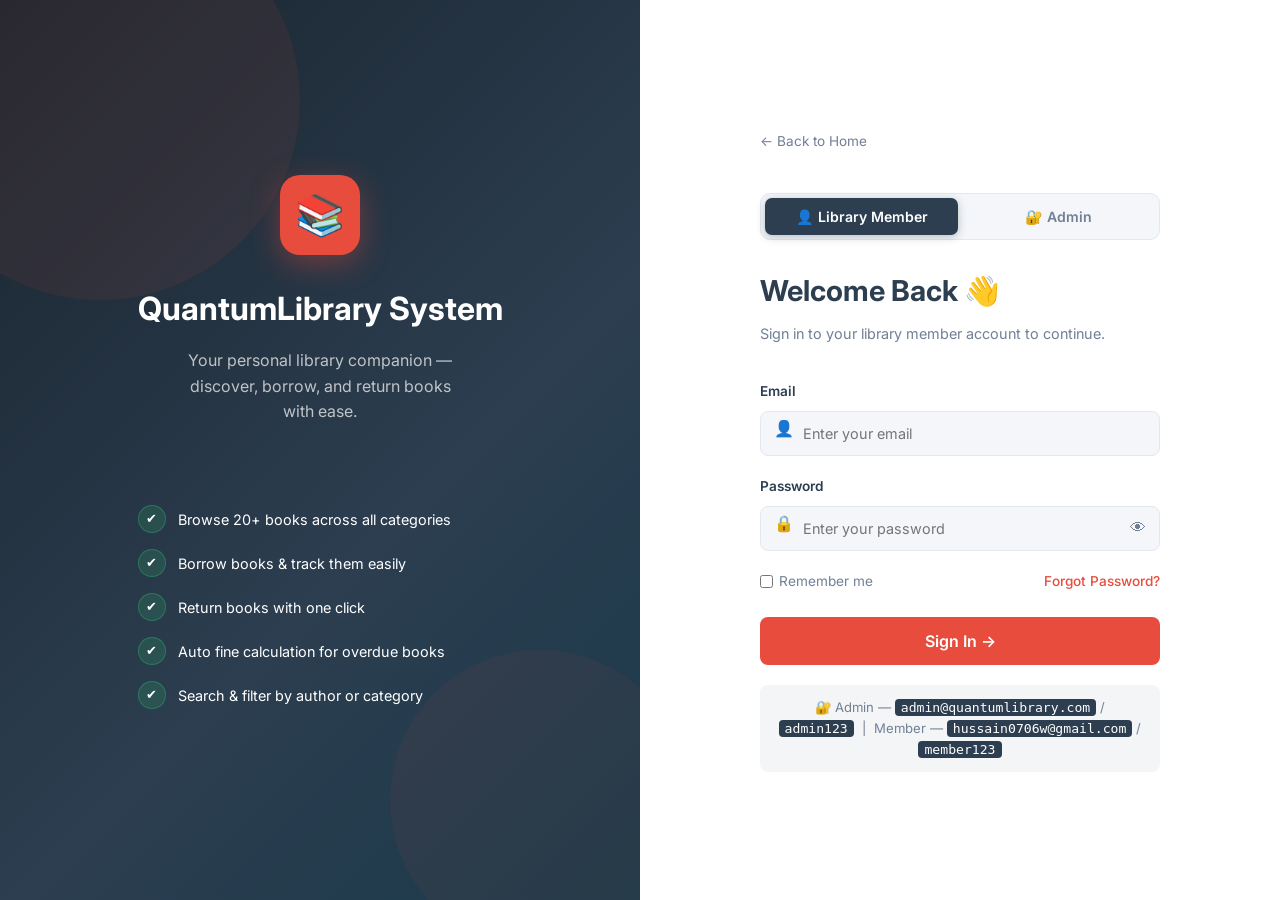
==== admin.html @ edaaaf38 "initial commit for library system" ====
<!DOCTYPE html>
<html lang="en">
<head>
  <meta charset="UTF-8" />
  <meta name="viewport" content="width=device-width, initial-scale=1.0" />
  <title>Admin Panel – QuantumLibrary</title>
  <link rel="stylesheet" href="styles.css" />
  <link rel="icon" href="data:image/svg+xml,<svg xmlns='http://www.w3.org/2000/svg' viewBox='0 0 100 100'><text y='.9em' font-size='90'>🔐</text></svg>" />
  <style>
    /* ── Admin theme ── */
    :root { --admin-primary:#6c3483; --admin-light:#8e44ad; --admin-glow:rgba(142,68,173,.25); }
    .sidebar { background: linear-gradient(180deg,#1a0a2e 0%,#2d1b4e 100%); }
    .sidebar-logo { border-bottom-color: rgba(255,255,255,.08); }
    .sidebar-link.active { background: rgba(142,68,173,.25); border-left-color: var(--admin-light); }
    .sidebar-link:hover  { background: rgba(142,68,173,.15); }

    /* ── Section header ── */
    .admin-section-hdr { display:flex; align-items:center; justify-content:space-between; margin-bottom:22px; }
    .admin-section-hdr h3 { font-size:1.15rem; font-weight:700; color:var(--primary); }

    /* ══════════════════════════════════════════
       5 OVERVIEW STAT CARDS
    ══════════════════════════════════════════ */
    .admin-stats {
      display: grid;
      grid-template-columns: repeat(5,1fr);
      gap: 16px;
      margin-bottom: 28px;
    }
    @media(max-width:1200px){ .admin-stats{ grid-template-columns:repeat(3,1fr); } }
    @media(max-width:700px){  .admin-stats{ grid-template-columns:repeat(2,1fr); } }
    @media(max-width:420px){  .admin-stats{ grid-template-columns:1fr; } }

    .a-stat {
      background: var(--white);
      border-radius: var(--radius);
      border: 1px solid var(--border);
      padding: 22px 20px 16px;
      display: flex; flex-direction: column; gap: 4px;
      box-shadow: var(--shadow-sm);
      cursor: pointer; user-select: none;
      position: relative; overflow: hidden;
      transition: transform .22s cubic-bezier(.34,1.56,.64,1), box-shadow .22s ease;
    }
    /* coloured left stripe */
    .a-stat::before {
      content: '';
      position: absolute; top:0; left:0;
      width: 4px; height: 100%;
      border-radius: 4px 0 0 4px;
      background: var(--border);
      transition: background .2s;
    }
    /* hover arrow */
    .a-stat::after {
      content: '→';
      position: absolute; bottom:13px; right:15px;
      font-size: .82rem; font-weight:700; color:var(--text-muted);
      opacity:0; transform:translateX(-5px);
      transition: opacity .2s ease, transform .2s ease;
    }
    .a-stat.purple::before { background: var(--admin-light); }
    .a-stat.green::before  { background: #27ae60; }
    .a-stat.orange::before { background: #e67e22; }
    .a-stat.red::before    { background: #e74c3c; }
    .a-stat.violet::before { background: #8e44ad; }

    .a-stat:hover { transform:translateY(-5px); box-shadow:0 14px 36px rgba(44,62,80,.13); }
    .a-stat:hover::after { opacity:1; transform:translateX(0); }
    .a-stat:hover .a-icon { transform:scale(1.14) rotate(-4deg); }
    .a-stat:active { transform:translateY(-2px) scale(.975); transition:transform .08s ease; }

    .a-stat .a-icon { font-size:1.65rem; margin-bottom:6px; display:inline-block; transition:transform .22s cubic-bezier(.34,1.56,.64,1); }
    .a-stat .a-num  { font-size:1.9rem; font-weight:800; line-height:1; color:var(--primary); letter-spacing:-.02em; }
    .a-stat .a-lbl  { font-size:.75rem; color:var(--text-muted); font-weight:500; margin-bottom:8px; }
    .a-stat.purple .a-num { color: var(--admin-light); }
    .a-stat.green  .a-num { color: #27ae60; }
    .a-stat.orange .a-num { color: #e67e22; }
    .a-stat.red    .a-num { color: #e74c3c; }
    .a-stat.violet .a-num { color: #8e44ad; }

    /* progress bar */
    .a-progress-track { height:5px; background:var(--border); border-radius:50px; overflow:hidden; margin-top:auto; }
    .a-progress-fill  { height:100%; border-radius:50px; width:0%; transition:width 1.1s cubic-bezier(.4,0,.2,1) .2s; }
    .a-stat.purple .a-progress-fill { background: var(--admin-light); }
    .a-stat.green  .a-progress-fill { background: #27ae60; }
    .a-stat.orange .a-progress-fill { background: #e67e22; }
    .a-stat.red    .a-progress-fill { background: #e74c3c; }
    .a-stat.violet .a-progress-fill { background: #8e44ad; }

    /* sub-label under bar */
    .a-sub { font-size:.68rem; color:var(--text-muted); margin-top:5px; min-height:13px; }

    /* ── Books table ── */
    .books-mgmt-table { width:100%; border-collapse:collapse; font-size:.875rem; }
    .books-mgmt-table th { background:var(--primary); color:var(--white); padding:11px 14px; text-align:left; font-size:.78rem; font-weight:600; text-transform:uppercase; letter-spacing:.04em; }
    .books-mgmt-table th:first-child { border-radius:8px 0 0 0; }
    .books-mgmt-table th:last-child  { border-radius:0 8px 0 0; }
    .books-mgmt-table td { padding:12px 14px; border-bottom:1px solid var(--border); vertical-align:middle; }
    .books-mgmt-table tr:hover td { background:rgba(44,62,80,.03); }
    .books-mgmt-table tr:last-child td { border-bottom:none; }

    .stock-pill { display:inline-flex; align-items:center; gap:4px; padding:3px 10px; border-radius:50px; font-size:.75rem; font-weight:600; }
    .stock-pill.ok    { background:rgba(39,174,96,.12);  color:#27ae60; }
    .stock-pill.low   { background:rgba(230,126,34,.12); color:#e67e22; }
    .stock-pill.empty { background:rgba(231,76,60,.12);  color:#e74c3c; }

    .act-btn { padding:5px 11px; border-radius:6px; border:1.5px solid var(--border); background:none; font-size:.77rem; cursor:pointer; transition:var(--transition); font-weight:600; }
    .act-btn.edit-btn { color:#2980b9; border-color:#2980b9; }
    .act-btn.edit-btn:hover { background:#2980b9; color:#fff; }
    .act-btn.del-btn  { color:#e74c3c; border-color:#e74c3c; }
    .act-btn.del-btn:hover  { background:#e74c3c; color:#fff; }

    /* ── Add/Edit modal form ── */
    .book-form-grid { display:grid; grid-template-columns:1fr 1fr; gap:14px; }
    .book-form-grid .full { grid-column:1/-1; }
    .form-lbl { display:block; font-size:.82rem; font-weight:600; color:var(--primary); margin-bottom:5px; }
    .form-inp { width:100%; padding:10px 13px; border:1.5px solid var(--border); border-radius:var(--radius-sm); font-size:.875rem; outline:none; transition:var(--transition); background:var(--bg); color:var(--text); font-family:inherit; }
    .form-inp:focus { border-color:var(--admin-light); background:var(--white); box-shadow:0 0 0 3px var(--admin-glow); }

    /* ── Fine badge ── */
    .fine-badge { display:inline-block; padding:3px 9px; border-radius:20px; font-size:.72rem; font-weight:700; }
    .fine-badge.none    { background:rgba(39,174,96,.12);  color:#27ae60; }
    .fine-badge.overdue { background:rgba(231,76,60,.12);  color:#e74c3c; }
    .fine-badge.soon    { background:rgba(243,156,18,.12); color:#e67e22; }

    /* ── Filter row ── */
    .filter-row { display:flex; gap:10px; align-items:center; flex-wrap:wrap; margin-bottom:18px; }
    .filter-row input, .filter-row select { padding:8px 13px; border:1.5px solid var(--border); border-radius:var(--radius-sm); font-size:.85rem; outline:none; background:var(--white); transition:var(--transition); font-family:inherit; color:var(--text); }
    .filter-row input { width:260px; }
    .filter-row input:focus, .filter-row select:focus { border-color:var(--admin-light); }
    .filter-tab-row { display:flex; gap:6px; flex-wrap:wrap; margin-bottom:18px; }
    .f-tab { padding:6px 14px; border-radius:50px; font-size:.8rem; font-weight:600; border:1.5px solid var(--border); background:none; cursor:pointer; color:var(--text-muted); transition:var(--transition); }
    .f-tab.active, .f-tab:hover { background:var(--admin-light); color:var(--white); border-color:var(--admin-light); }

    /* ── Empty state ── */
    .empty-state { text-align:center; padding:50px 20px; color:var(--text-muted); }
    .empty-state .ei { font-size:3rem; margin-bottom:12px; display:block; }

    /* ── Overdue cards ── */
    .overdue-card { background:var(--white); border-radius:var(--radius); border:1px solid var(--border); padding:18px 20px; display:flex; align-items:center; gap:16px; box-shadow:var(--shadow-sm); margin-bottom:12px; transition:var(--transition); }
    .overdue-card:hover { transform:translateX(4px); box-shadow:var(--shadow-md); }
    .overdue-card .oc-icon  { font-size:2rem; flex-shrink:0; }
    .overdue-card .oc-info  { flex:1; }
    .overdue-card .oc-title { font-weight:700; font-size:.95rem; color:var(--primary); }
    .overdue-card .oc-meta  { font-size:.8rem; color:var(--text-muted); margin-top:3px; }
    .overdue-card .oc-fine  { font-size:1.1rem; font-weight:800; color:#e74c3c; }

    /* ── Modals ── */
    .modal-overlay { position:fixed; inset:0; background:rgba(0,0,0,.5); z-index:1000; display:flex; align-items:center; justify-content:center; padding:20px; opacity:0; pointer-events:none; transition:opacity var(--transition); }
    .modal-overlay.open { opacity:1; pointer-events:all; }
    .modal { background:var(--white); border-radius:var(--radius); width:100%; max-width:500px; box-shadow:var(--shadow-lg); transform:translateY(20px) scale(.96); transition:transform var(--transition); }
    .modal-overlay.open .modal { transform:translateY(0) scale(1); }
    .modal-header { padding:24px 28px; border-bottom:1px solid var(--border); display:flex; align-items:center; justify-content:space-between; }
    .modal-header h3 { font-size:1.1rem; font-weight:700; color:var(--primary); }
    .modal-close { width:32px; height:32px; background:var(--bg); border:none; border-radius:var(--radius-sm); cursor:pointer; font-size:1.1rem; display:flex; align-items:center; justify-content:center; transition:var(--transition); }
    .modal-close:hover { background:var(--admin-light); color:#fff; }
    .modal-body   { padding:28px; }
    .modal-footer { padding:20px 28px; border-top:1px solid var(--border); display:flex; gap:12px; justify-content:flex-end; }

    .sidebar-overlay { display:none; position:fixed; inset:0; background:rgba(0,0,0,.5); z-index:199; }

    @media(max-width:900px){ .book-form-grid{grid-template-columns:1fr;} .filter-row input{width:100%;} }
    @media(max-width:700px){ .dash-grid-wrap{grid-template-columns:1fr !important;} }
  </style>
</head>
<body>

<div class="sidebar-overlay" id="sidebarOverlay" onclick="closeSidebar()"></div>

<!-- SIDEBAR -->
<aside class="sidebar" id="sidebar">
  <div class="sidebar-logo">
    <div class="logo-icon">🔐</div>
    <span>Admin Panel</span>
  </div>
  <nav class="sidebar-nav">
    <span class="nav-section-label">Management</span>
    <button class="sidebar-link active" id="nav-overview" onclick="showSection('overview',this)">
      <span class="sl-icon">📊</span> Overview
    </button>
    <button class="sidebar-link" id="nav-books" onclick="showSection('books',this)">
      <span class="sl-icon">📚</span> Manage Books
      <span class="sl-badge" id="adminBooksBadge">0</span>
    </button>
    <button class="sidebar-link" id="nav-borrows" onclick="showSection('borrows',this)">
      <span class="sl-icon">📋</span> All Borrows
      <span class="sl-badge" id="adminBorrowsBadge" style="background:#27ae60;">0</span>
    </button>
    <button class="sidebar-link" id="nav-overdue" onclick="showSection('overdue',this)">
      <span class="sl-icon">⚠️</span> Overdue &amp; Fines
      <span class="sl-badge" id="adminOverdueBadge" style="background:#e74c3c;">0</span>
    </button>
    <span class="nav-section-label">Account</span>
    <a class="sidebar-link" href="index.html" style="text-decoration:none;">
      <span class="sl-icon">🏠</span> Home
    </a>
    <button class="sidebar-link" onclick="openLogoutModal()">
      <span class="sl-icon">🚪</span> Logout
    </button>
  </nav>
  <div class="sidebar-footer">
    <div class="sidebar-user">
      <div class="user-avatar" style="background:var(--admin-light);">A</div>
      <div class="user-info">
        <span class="u-name">Administrator</span>
        <span class="u-role">Library Admin</span>
      </div>
    </div>
  </div>
</aside>

<!-- MAIN -->
<div class="main-content">
  <header class="topbar" id="topbar">
    <div class="topbar-left">
      <button class="menu-toggle" id="menuToggle" onclick="toggleSidebar()">☰</button>
      <span class="topbar-title" id="topbarTitle">Overview</span>
    </div>
    <div class="search-bar">
      <span>🔍</span>
      <input type="text" id="globalSearch" placeholder="Search books, members..." oninput="handleAdminSearch(this.value)" />
    </div>
    <div class="topbar-right">
      <button class="btn" style="background:var(--admin-light);color:#fff;padding:9px 18px;font-size:.85rem;"
        onclick="showSection('books',document.getElementById('nav-books'));openAddBookModal()">＋ Add Book</button>
    </div>
  </header>

  <div class="page-content">

    <!-- ══ OVERVIEW ══ -->
    <div class="page-section active" id="section-overview">

      <!-- 5 STAT CARDS -->
      <div class="admin-stats">

        <!-- Total Books -->
        <div class="a-stat purple" title="Manage all books"
             onclick="showSection('books',document.getElementById('nav-books'))">
          <div class="a-icon">📚</div>
          <div class="a-num"  id="ovTotalBooks">0</div>
          <div class="a-lbl">Total Books</div>
          <div class="a-progress-track"><div class="a-progress-fill" id="pbTotalBooks"></div></div>
          <div class="a-sub" id="subTotalBooks">in library</div>
        </div>

        <!-- Available Copies -->
        <div class="a-stat green" title="Browse available stock"
             onclick="showSection('books',document.getElementById('nav-books'));document.getElementById('bookFilterStock').value='available';renderAdminBooks();">
          <div class="a-icon">✅</div>
          <div class="a-num"  id="ovAvailable">0</div>
          <div class="a-lbl">Available Copies</div>
          <div class="a-progress-track"><div class="a-progress-fill" id="pbAvailable"></div></div>
          <div class="a-sub" id="subAvailable">copies in stock</div>
        </div>

        <!-- Currently Borrowed -->
        <div class="a-stat orange" title="View all active borrows"
             onclick="showSection('borrows',document.getElementById('nav-borrows'))">
          <div class="a-icon">📋</div>
          <div class="a-num"  id="ovBorrowed">0</div>
          <div class="a-lbl">Currently Borrowed</div>
          <div class="a-progress-track"><div class="a-progress-fill" id="pbBorrowed"></div></div>
          <div class="a-sub" id="subBorrowed">active loans</div>
        </div>

        <!-- Overdue -->
        <div class="a-stat red" title="View overdue books"
             onclick="showSection('overdue',document.getElementById('nav-overdue'))">
          <div class="a-icon">⚠️</div>
          <div class="a-num"  id="ovOverdue">0</div>
          <div class="a-lbl">Overdue Books</div>
          <div class="a-progress-track"><div class="a-progress-fill" id="pbOverdue"></div></div>
          <div class="a-sub" id="subOverdue">past due date</div>
        </div>

        <!-- Total Fines -->
        <div class="a-stat violet" title="View fines &amp; overdue section"
             onclick="showSection('overdue',document.getElementById('nav-overdue'))">
          <div class="a-icon">💰</div>
          <div class="a-num"  id="ovFines">₹0</div>
          <div class="a-lbl">Total Fines Due</div>
          <div class="a-progress-track"><div class="a-progress-fill" id="pbFines"></div></div>
          <div class="a-sub" id="subFines">₹5 / day overdue</div>
        </div>

      </div>

      <!-- Recent panels -->
      <div style="display:grid;grid-template-columns:1fr 1fr;gap:20px;" class="dash-grid-wrap">
        <div class="card">
          <div class="card-header"><h3>📋 Recent Borrows</h3></div>
          <div class="card-body" id="ovRecentBorrows"></div>
        </div>
        <div class="card">
          <div class="card-header"><h3>⚠️ Overdue Summary</h3></div>
          <div class="card-body" id="ovOverdueSummary"></div>
        </div>
      </div>
    </div>

    <!-- ══ MANAGE BOOKS ══ -->
    <div class="page-section" id="section-books">
      <div class="admin-section-hdr">
        <h3>📚 Manage Books <span id="booksMgmtCount" style="font-size:.85rem;color:var(--text-muted);font-weight:400;"></span></h3>
        <button class="btn" style="background:var(--admin-light);color:#fff;padding:9px 18px;font-size:.85rem;" onclick="openAddBookModal()">＋ Add New Book</button>
      </div>
      <div class="filter-row">
        <input type="text" id="bookSearchAdmin" placeholder="🔍 Search by title, author, ISBN..." oninput="renderAdminBooks()" />
        <select id="bookFilterGenre" onchange="renderAdminBooks()">
          <option value="all">All Categories</option>
          <option value="fiction">Fiction</option>
          <option value="science">Science</option>
          <option value="history">History</option>
          <option value="philosophy">Philosophy</option>
          <option value="programming">Programming</option>
          <option value="technology">Technology</option>
        </select>
        <select id="bookFilterStock" onchange="renderAdminBooks()">
          <option value="all">All Stock</option>
          <option value="available">In Stock</option>
          <option value="empty">Out of Stock</option>
        </select>
      </div>
      <div class="card" style="padding:0;overflow:hidden;">
        <div style="overflow-x:auto;">
          <table class="books-mgmt-table">
            <thead>
              <tr><th>ID</th><th>Book</th><th>Author</th><th>Category</th><th>Year</th><th>Stock</th><th>Actions</th></tr>
            </thead>
            <tbody id="booksMgmtBody"></tbody>
          </table>
        </div>
      </div>
    </div>

    <!-- ══ ALL BORROWS ══ -->
    <div class="page-section" id="section-borrows">
      <div class="admin-section-hdr"><h3>📋 All Active Borrows</h3></div>
      <div class="filter-tab-row">
        <button class="f-tab active" onclick="filterBorrowsTab('all',this)">All</button>
        <button class="f-tab" onclick="filterBorrowsTab('overdue',this)">⚠️ Overdue</button>
        <button class="f-tab" onclick="filterBorrowsTab('safe',this)">✅ On Time</button>
      </div>
      <div class="card" style="padding:0;overflow:hidden;">
        <div style="overflow-x:auto;">
          <table class="books-mgmt-table">
            <thead>
              <tr><th>#</th><th>Member</th><th>Book</th><th>Borrowed On</th><th>Due Date</th><th>Days Left</th><th>Fine</th><th>Action</th></tr>
            </thead>
            <tbody id="borrowsTableBody"></tbody>
          </table>
        </div>
      </div>
    </div>

    <!-- ══ OVERDUE & FINES ══ -->
    <div class="page-section" id="section-overdue">
      <div class="admin-section-hdr">
        <h3>⚠️ Overdue Books &amp; Fines</h3>
        <div style="font-size:.85rem;color:var(--text-muted);">Fine rate: <strong>₹5 / day</strong> after due date</div>
      </div>
      <div id="overdueList"></div>
    </div>

  </div>
</div>

<!-- LOGOUT MODAL -->
<div class="modal-overlay" id="logoutModal">
  <div class="modal" style="max-width:400px;">
    <div class="modal-header">
      <h3>Confirm Logout</h3><button class="modal-close" onclick="closeModal('logoutModal')">✕</button>
    </div>
    <div class="modal-body" style="text-align:center;padding:36px 28px;">
      <div style="font-size:3rem;margin-bottom:12px;">🚪</div>
      <h3 style="color:var(--admin-light);margin-bottom:10px;">Logout from Admin?</h3>
      <p style="color:var(--text-muted);font-size:.9rem;">You will be redirected to the home page.</p>
    </div>
    <div class="modal-footer">
      <button class="btn btn-ghost" onclick="closeModal('logoutModal')">Stay</button>
      <button class="btn btn-primary" style="background:var(--admin-light);" onclick="doLogout()">🚪 Logout</button>
    </div>
  </div>
</div>

<!-- ADD / EDIT BOOK MODAL -->
<div class="modal-overlay" id="bookModal">
  <div class="modal" style="max-width:560px;">
    <div class="modal-header">
      <h3 id="bookModalTitle">➕ Add New Book</h3>
      <button class="modal-close" onclick="closeModal('bookModal')">✕</button>
    </div>
    <div class="modal-body" style="padding:24px 28px;">
      <div class="book-form-grid">
        <div><label class="form-lbl">Book Title *</label><input class="form-inp" id="fTitle" placeholder="e.g. Clean Code" /></div>
        <div><label class="form-lbl">Author *</label><input class="form-inp" id="fAuthor" placeholder="e.g. Robert C. Martin" /></div>
        <div>
          <label class="form-lbl">Category *</label>
          <select class="form-inp" id="fGenre">
            <option value="fiction">Fiction</option>
            <option value="science">Science</option>
            <option value="history">History</option>
            <option value="philosophy">Philosophy</option>
            <option value="programming">Programming</option>
            <option value="technology">Technology</option>
          </select>
        </div>
        <div><label class="form-lbl">Year</label><input class="form-inp" id="fYear" type="number" placeholder="e.g. 2020" min="0" max="2099" /></div>
        <div><label class="form-lbl">ISBN</label><input class="form-inp" id="fIsbn" placeholder="978-x-xx-xxxxxx-x" /></div>
        <div><label class="form-lbl">Stock (copies) *</label><input class="form-inp" id="fStock" type="number" placeholder="e.g. 3" min="0" /></div>
        <div class="full"><label class="form-lbl">Cover Image URL</label><input class="form-inp" id="fCover" placeholder="https://..." /></div>
        <div class="full"><label class="form-lbl">Description</label><textarea class="form-inp" id="fDesc" rows="3" placeholder="Short description of the book..."></textarea></div>
      </div>
    </div>
    <div class="modal-footer">
      <button class="btn btn-ghost" onclick="closeModal('bookModal')">Cancel</button>
      <button class="btn btn-primary" style="background:var(--admin-light);" id="bookModalSaveBtn" onclick="saveBook()">💾 Save Book</button>
    </div>
  </div>
</div>

<!-- DELETE CONFIRM MODAL -->
<div class="modal-overlay" id="deleteModal">
  <div class="modal" style="max-width:400px;">
    <div class="modal-header">
      <h3>🗑️ Delete Book</h3><button class="modal-close" onclick="closeModal('deleteModal')">✕</button>
    </div>
    <div class="modal-body" style="text-align:center;padding:30px;">
      <div style="font-size:2.5rem;margin-bottom:12px;">🗑️</div>
      <p style="font-size:.95rem;color:var(--text);">Are you sure you want to delete <strong id="deleteBookName">"this book"</strong>?</p>
      <p style="font-size:.82rem;color:var(--text-muted);margin-top:6px;">This action cannot be undone.</p>
    </div>
    <div class="modal-footer">
      <button class="btn btn-ghost" onclick="closeModal('deleteModal')">Cancel</button>
      <button class="btn btn-primary" style="background:#e74c3c;" id="confirmDeleteBtn">🗑️ Delete</button>
    </div>
  </div>
</div>

<div class="toast-container" id="toastContainer"></div>
<script src="script.js"></script>
<script src="api.js"></script>
<script>
/* ── AUTH GUARD ── */
(function () {
  var role = sessionStorage.getItem('libRole');
  if (!sessionStorage.getItem('libAuth') || (role !== 'ROLE_ADMIN' && role !== 'admin')) {
    window.location.href = 'login.html';
  }
}());

/* ── STATE ── */
var editingBookId = null;
var deleteBookId  = null;
var borrowsFilter = 'all';
var adminSearchQ  = '';

/* ── INIT ── */
document.addEventListener('DOMContentLoaded', function () {
  refreshAll();
});

/* ══════════════════════════════════════════════
   STATE
══════════════════════════════════════════════ */
var editingBookId  = null;
var deleteBookId   = null;
var borrowsFilter  = 'all';
var _allBorrows    = [];   // cached from API
var _allBooks      = [];   // cached from API

/* ══════════════════════════════════════════════
   REFRESH ALL — calls real backend
══════════════════════════════════════════════ */
async function refreshAll() {
  try {
    await Promise.all([
      loadStats(),
      loadBooks(),
      loadBorrows(),
    ]);
  } catch (err) {
    showToast('Backend error: ' + err.message, 'error');
  }
}

/* ── SECTION NAV ── */
function showSection(name, btn) {
  var titles = { overview:'Overview', books:'Manage Books', borrows:'All Borrows', overdue:'Overdue & Fines' };
  document.getElementById('topbarTitle').textContent = titles[name] || name;
  document.querySelectorAll('.page-section').forEach(function (s) { s.classList.remove('active'); });
  document.getElementById('section-' + name).classList.add('active');
  document.querySelectorAll('.sidebar-link').forEach(function (l) { l.classList.remove('active'); });
  if (btn) btn.classList.add('active');
  if (window.innerWidth < 900) closeSidebar();
  refreshAll();
}

/* ── SIDEBAR ── */
function toggleSidebar() {
  var s = document.getElementById('sidebar'), o = document.getElementById('sidebarOverlay');
  s.classList.toggle('open');
  o.style.display = s.classList.contains('open') ? 'block' : 'none';
}
function closeSidebar() {
  document.getElementById('sidebar').classList.remove('open');
  document.getElementById('sidebarOverlay').style.display = 'none';
}

/* ══════════════════════════════════════════════
   LOAD STATS  →  GET /api/admin/stats
══════════════════════════════════════════════ */
async function loadStats() {
  const stats = await API.admin.stats();

  animCount('ovTotalBooks', stats.totalBooks      || 0);
  animCount('ovAvailable',  stats.availableBooks  || 0);
  animCount('ovBorrowed',   stats.activeBorrows   || 0);
  animCount('ovOverdue',    stats.overdueCount    || 0);

  const fEl = document.getElementById('ovFines');
  if (fEl) {
    fEl.textContent = '₹' + (stats.finesOutstanding || 0);
    fEl.style.color = stats.finesOutstanding > 0 ? '#e74c3c' : '#8e44ad';
  }

  setText('subTotalBooks', (stats.totalBooks || 0) + ' titles in library');
  setText('subAvailable',  (stats.availableBooks || 0) + ' copies in stock');
  setText('subBorrowed',   (stats.activeBorrows || 0) + ' active loans');
  setText('subOverdue',    stats.overdueCount > 0 ? stats.overdueCount + ' past due date' : 'all on time ✅');
  setText('subFines',      stats.finesOutstanding > 0 ? '₹5/day · total ₹' + stats.finesOutstanding : 'no fines due ✅');

  setTimeout(function () {
    var total = (stats.totalBooks || 1);
    setBar('pbTotalBooks', 100);
    setBar('pbAvailable',  Math.round((stats.availableBooks || 0) / total * 100));
    setBar('pbBorrowed',   Math.round((stats.activeBorrows  || 0) / total * 100));
    setBar('pbOverdue',    stats.activeBorrows > 0 ? Math.round(stats.overdueCount / stats.activeBorrows * 100) : 0);
    setBar('pbFines',      Math.min(Math.round((stats.finesOutstanding || 0) / 500 * 100), 100));
  }, 150);
}

/* ══════════════════════════════════════════════
   LOAD BOOKS  →  GET /api/books
══════════════════════════════════════════════ */
async function loadBooks() {
  _allBooks = await API.books.getAll();
  document.getElementById('adminBooksBadge').textContent = _allBooks.length;
  renderAdminBooks();
}

function renderAdminBooks() {
  var q      = ((document.getElementById('bookSearchAdmin') || {}).value || '').toLowerCase().trim();
  var genre  = ((document.getElementById('bookFilterGenre')  || {}).value || 'all');
  var stockF = ((document.getElementById('bookFilterStock')  || {}).value || 'all');

  var books = _allBooks.slice();
  if (q)               books = books.filter(function (b) { return b.title.toLowerCase().includes(q) || b.author.toLowerCase().includes(q) || (b.isbn||'').includes(q); });
  if (genre !== 'all') books = books.filter(function (b) { return b.genre === genre; });
  if (stockF === 'available') books = books.filter(function (b) { return b.stock > 0; });
  if (stockF === 'empty')     books = books.filter(function (b) { return b.stock === 0; });

  var lbl = document.getElementById('booksMgmtCount');
  if (lbl) lbl.textContent = '(' + books.length + ' books)';

  var tbody = document.getElementById('booksMgmtBody');
  if (!books.length) {
    tbody.innerHTML = '<tr><td colspan="7"><div class="empty-state"><span class="ei">📭</span>No books found.</div></td></tr>';
    return;
  }
  tbody.innerHTML = books.map(function (b) {
    var sClass = b.stock === 0 ? 'empty' : b.stock <= 2 ? 'low' : 'ok';
    var sLabel = b.stock === 0 ? '📛 Out of Stock' : b.stock <= 2 ? '⚠️ ' + b.stock + ' left' : '✅ ' + b.stock + ' copies';
    return '<tr>'
      + '<td style="font-size:.78rem;color:var(--text-muted);font-weight:600;">#' + String(b.id).padStart(3,'0') + '</td>'
      + '<td><div style="display:flex;align-items:center;gap:10px;"><img src="' + (b.coverUrl||b.cover||'') + '" onerror="this.style.display=\'none\'" style="width:28px;height:38px;object-fit:cover;border-radius:3px;flex-shrink:0;" loading="lazy"/><span style="font-weight:600;font-size:.875rem;">' + b.title + '</span></div></td>'
      + '<td style="font-size:.84rem;">' + b.author + '</td>'
      + '<td><span class="book-genre-tag" style="position:static;font-size:.72rem;">' + b.genre + '</span></td>'
      + '<td style="font-size:.82rem;color:var(--text-muted);">' + (b.year || b.pubYear || '—') + '</td>'
      + '<td><span class="stock-pill ' + sClass + '">' + sLabel + '</span></td>'
      + '<td style="white-space:nowrap;">'
      + '<button class="act-btn edit-btn" onclick="openEditBookModal(' + b.id + ')">✏️ Edit</button>&nbsp;'
      + '<button class="act-btn del-btn"  onclick="openDeleteModal(' + b.id + ')">🗑️</button>'
      + '</td></tr>';
  }).join('');
}

/* ══════════════════════════════════════════════
   LOAD BORROWS  →  GET /api/borrow/all
══════════════════════════════════════════════ */
async function loadBorrows() {
  _allBorrows = await API.borrow.all();

  // sidebar badges
  var active  = _allBorrows.filter(function (b) { return !b.returned; });
  var overdue = active.filter(function (b) { return new Date(b.dueDate) < new Date(); });
  document.getElementById('adminBorrowsBadge').textContent = active.length  || '';
  document.getElementById('adminOverdueBadge').textContent = overdue.length || '';

  renderBorrowsTable();
  renderOverdue();
  renderRecentPanels(active, overdue);
}

/* ── Recent panels on overview tab ── */
function renderRecentPanels(active, overdue) {
  var rEl = document.getElementById('ovRecentBorrows');
  if (rEl) {
    if (!active.length) {
      rEl.innerHTML = '<div class="empty-state"><span class="ei">📋</span>No active borrows.</div>';
    } else {
      rEl.innerHTML = active.slice(0, 5).map(function (b) {
        var fine = calcFine(b.dueDate);
        return '<div class="activity-item">'
          + '<div class="act-icon borrow">📚</div>'
          + '<div style="flex:1;">'
          + '<span style="font-size:.85rem;font-weight:600;">' + b.book.title + '</span>'
          + '<span style="display:block;font-size:.75rem;color:var(--text-muted);">'
          + b.user.name + ' · Due: ' + fmtDate(b.dueDate)
          + (fine > 0 ? ' · <span style="color:#e74c3c;font-weight:700;">₹' + fine + ' fine</span>' : '')
          + '</span></div></div>';
      }).join('');
    }
  }

  var oEl = document.getElementById('ovOverdueSummary');
  if (oEl) {
    if (!overdue.length) {
      oEl.innerHTML = '<div class="empty-state"><span class="ei">✅</span>No overdue books!</div>';
    } else {
      oEl.innerHTML = overdue.slice(0, 5).map(function (b) {
        var fine = calcFine(b.dueDate);
        return '<div class="activity-item">'
          + '<div class="act-icon" style="background:rgba(231,76,60,.12);color:#e74c3c;">⚠️</div>'
          + '<div style="flex:1;">'
          + '<span style="font-size:.85rem;font-weight:600;color:#e74c3c;">' + b.book.title + '</span>'
          + '<span style="display:block;font-size:.75rem;color:var(--text-muted);">'
          + b.user.name + ' · Fine: <strong style="color:#e74c3c;">₹' + fine + '</strong>'
          + '</span></div></div>';
      }).join('');
    }
  }
}

/* ── Borrows table ── */
function filterBorrowsTab(filter, btn) {
  borrowsFilter = filter;
  document.querySelectorAll('.f-tab').forEach(function (t) { t.classList.remove('active'); });
  btn.classList.add('active');
  renderBorrowsTable();
}

function renderBorrowsTable() {
  var active = _allBorrows.filter(function (b) { return !b.returned; });
  if (borrowsFilter === 'overdue') active = active.filter(function (b) { return new Date(b.dueDate) < new Date(); });
  if (borrowsFilter === 'safe')    active = active.filter(function (b) { return new Date(b.dueDate) >= new Date(); });

  var tbody = document.getElementById('borrowsTableBody');
  if (!active.length) {
    tbody.innerHTML = '<tr><td colspan="8"><div class="empty-state"><span class="ei">📋</span>No borrows in this category.</div></td></tr>';
    return;
  }
  tbody.innerHTML = active.map(function (b, i) {
    var fine     = calcFine(b.dueDate);
    var daysLeft = Math.ceil((new Date(b.dueDate) - new Date()) / 86400000);
    var isOD     = daysLeft < 0;
    var cls      = isOD ? 'overdue' : daysLeft <= 3 ? 'soon' : 'none';
    var lbl      = isOD ? Math.abs(daysLeft) + 'd overdue' : daysLeft + 'd left';
    return '<tr>'
      + '<td style="font-size:.78rem;color:var(--text-muted);">' + (i+1) + '</td>'
      + '<td style="font-size:.85rem;font-weight:600;">👤 ' + b.user.name + '<br><span style="font-size:.72rem;color:var(--text-muted);font-weight:400;">' + b.user.email + '</span></td>'
      + '<td style="font-size:.85rem;">' + b.book.title + '</td>'
      + '<td style="font-size:.8rem;color:var(--text-muted);">' + fmtDate(b.borrowDate) + '</td>'
      + '<td style="font-size:.8rem;">' + fmtDate(b.dueDate) + '</td>'
      + '<td><span class="fine-badge ' + cls + '">' + lbl + '</span></td>'
      + '<td style="font-weight:700;' + (fine > 0 ? 'color:#e74c3c;' : 'color:#27ae60;') + '">₹' + fine + '</td>'
      + '<td><button class="act-btn edit-btn" onclick="adminReturnBook(' + b.id + ')">↩️ Return</button></td>'
      + '</tr>';
  }).join('');
}

/* ── Overdue section ── */
function renderOverdue() {
  var overdue = _allBorrows.filter(function (b) { return !b.returned && new Date(b.dueDate) < new Date(); });
  var el = document.getElementById('overdueList');
  if (!overdue.length) {
    el.innerHTML = '<div class="empty-state"><span class="ei">✅</span><strong>No overdue books!</strong><p style="margin-top:8px;">All borrowed books are within their due date.</p></div>';
    return;
  }
  el.innerHTML = overdue.map(function (b) {
    var fine = calcFine(b.dueDate);
    var days = Math.ceil((new Date() - new Date(b.dueDate)) / 86400000);
    return '<div class="overdue-card">'
      + '<div class="oc-icon">📕</div>'
      + '<div class="oc-info">'
      + '<div class="oc-title">' + b.book.title + '</div>'
      + '<div class="oc-meta">Member: <strong>' + b.user.name + '</strong> &nbsp;·&nbsp; Due: <strong style="color:#e74c3c;">' + fmtDate(b.dueDate) + '</strong> &nbsp;·&nbsp; <strong>' + days + ' day' + (days!==1?'s':'') + ' overdue</strong></div>'
      + '</div>'
      + '<div class="oc-fine">₹' + fine + '</div>'
      + '</div>';
  }).join('');
}

/* ── Admin return a book ── */
async function adminReturnBook(borrowId) {
  if (!confirm('Mark this book as returned?')) return;
  try {
    await API.borrow.return(borrowId);
    showToast('Book marked as returned ✅', 'success');
    await refreshAll();
  } catch (err) {
    showToast('Return failed: ' + err.message, 'error');
  }
}

/* ══════════════════════════════════════════════
   ADD / EDIT BOOK MODAL
══════════════════════════════════════════════ */
function openAddBookModal() {
  editingBookId = null;
  document.getElementById('bookModalTitle').textContent   = '➕ Add New Book';
  document.getElementById('bookModalSaveBtn').textContent = '💾 Save Book';
  ['fTitle','fAuthor','fYear','fIsbn','fStock','fCover','fDesc'].forEach(function (id) { document.getElementById(id).value = ''; });
  document.getElementById('fGenre').value = 'fiction';
  openModal('bookModal');
}

function openEditBookModal(id) {
  var book = _allBooks.find(function (b) { return b.id === id; });
  if (!book) return;
  editingBookId = id;
  document.getElementById('bookModalTitle').textContent   = '✏️ Edit Book';
  document.getElementById('bookModalSaveBtn').textContent = '💾 Update Book';
  document.getElementById('fTitle').value  = book.title;
  document.getElementById('fAuthor').value = book.author;
  document.getElementById('fGenre').value  = book.genre;
  document.getElementById('fYear').value   = book.year || book.pubYear || '';
  document.getElementById('fIsbn').value   = book.isbn  || '';
  document.getElementById('fStock').value  = book.stock;
  document.getElementById('fCover').value  = book.coverUrl || book.cover || '';
  document.getElementById('fDesc').value   = book.description || book.desc || '';
  openModal('bookModal');
}

async function saveBook() {
  var title  = document.getElementById('fTitle').value.trim();
  var author = document.getElementById('fAuthor').value.trim();
  var genre  = document.getElementById('fGenre').value;
  var year   = parseInt(document.getElementById('fYear').value)  || new Date().getFullYear();
  var isbn   = document.getElementById('fIsbn').value.trim();
  var stock  = parseInt(document.getElementById('fStock').value) || 0;
  var cover  = document.getElementById('fCover').value.trim();
  var desc   = document.getElementById('fDesc').value.trim();

  if (!title || !author || stock < 0) { showToast('Please fill Title, Author, and Stock fields.', 'error'); return; }

  var payload = { title, author, genre, year, isbn, stock, coverUrl: cover, description: desc };

  try {
    if (editingBookId) {
      await API.books.update(editingBookId, payload);
      showToast('"' + title + '" updated successfully! ✅', 'success');
    } else {
      await API.books.add(payload, false);
      showToast('"' + title + '" added successfully! 📚', 'success');
    }
    closeModal('bookModal');
    await loadBooks();
  } catch (err) {
    showToast('Save failed: ' + err.message, 'error');
  }
}

/* ── DELETE ── */
function openDeleteModal(id) {
  deleteBookId = id;
  var book = _allBooks.find(function (b) { return b.id === id; });
  document.getElementById('deleteBookName').textContent = book ? '"' + book.title + '"' : 'this book';
  document.getElementById('confirmDeleteBtn').onclick = confirmDelete;
  openModal('deleteModal');
}

async function confirmDelete() {
  if (!deleteBookId) return;
  var book = _allBooks.find(function (b) { return b.id === deleteBookId; });
  try {
    await API.books.delete(deleteBookId);
    showToast('"' + (book ? book.title : 'Book') + '" deleted.', 'info');
    closeModal('deleteModal');
    deleteBookId = null;
    await loadBooks();
  } catch (err) {
    showToast('Delete failed: ' + err.message, 'error');
  }
}

/* ── ADMIN SEARCH ── */
function handleAdminSearch(q) {
  if (q.trim()) {
    showSection('books', document.getElementById('nav-books'));
    document.getElementById('bookSearchAdmin').value = q.trim();
    renderAdminBooks();
  }
}

/* ── MODALS ── */
function openModal(id)  { document.getElementById(id).classList.add('open'); }
function closeModal(id) { document.getElementById(id).classList.remove('open'); }
document.querySelectorAll('.modal-overlay').forEach(function (o) {
  o.addEventListener('click', function (e) { if (e.target === o) o.classList.remove('open'); });
});

/* ── LOGOUT ── */
function openLogoutModal() { openModal('logoutModal'); }
function doLogout() {
  ['libAuth','libUser','libRole','libEmail','libToken'].forEach(function (k) { sessionStorage.removeItem(k); });
  window.location.href = 'index.html';
}

/* ── KEYBOARD ── */
document.addEventListener('keydown', function (e) {
  if (e.key === 'Escape') document.querySelectorAll('.modal-overlay.open').forEach(function (m) { m.classList.remove('open'); });
});

/* ── HELPERS ── */
function setText(id, val) { var el = document.getElementById(id); if (el) el.textContent = val; }
function fmtDate(dateStr) { return new Date(dateStr).toLocaleDateString('en-IN', { day:'numeric', month:'short', year:'numeric' }); }
function setBar(id, pct)  { var el = document.getElementById(id); if (el) el.style.width = Math.max(0, Math.min(100, pct)) + '%'; }
function calcFine(dueDate) {
  var daysLate = Math.ceil((new Date() - new Date(dueDate)) / 86400000);
  return daysLate > 0 ? daysLate * 5 : 0;
}
function animCount(id, target) {
  var el = document.getElementById(id); if (!el) return;
  el.textContent = '0';
  var cur = 0, step = Math.max(1, Math.ceil(target / 40));
  var t = setInterval(function () { cur = Math.min(cur + step, target); el.textContent = cur; if (cur >= target) clearInterval(t); }, 20);
}








</script>
</body>
</html>
---- styles.css ----
/* ============================================
   LIBRARY MANAGEMENT SYSTEM - MAIN STYLESHEET
   Primary: #2C3E50 | Accent: #E74C3C
   ============================================ */

@import url('https://fonts.googleapis.com/css2?family=Inter:wght@300;400;500;600;700;800&display=swap');

/* ── CSS VARIABLES ── */
:root {
  --primary:        #2C3E50;
  --primary-light:  #34495E;
  --accent:         #E74C3C;
  --accent-dark:    #C0392B;
  --bg:             #F4F6F9;
  --white:          #FFFFFF;
  --text:           #2D3748;
  --text-muted:     #718096;
  --border:         #E2E8F0;
  --shadow-sm:      0 2px 8px rgba(0,0,0,.08);
  --shadow-md:      0 4px 20px rgba(0,0,0,.12);
  --shadow-lg:      0 8px 40px rgba(0,0,0,.16);
  --radius:         12px;
  --radius-sm:      8px;
  --sidebar-w:      260px;
  --transition:     0.3s ease;
}

/* ── RESET ── */
*, *::before, *::after { box-sizing: border-box; margin: 0; padding: 0; }
html { scroll-behavior: smooth; }
body {
  font-family: 'Inter', sans-serif;
  background: var(--bg);
  color: var(--text);
  line-height: 1.6;
  overflow-x: hidden;
}
a { text-decoration: none; color: inherit; }
ul { list-style: none; }
img { max-width: 100%; display: block; }
button { cursor: pointer; font-family: inherit; }
input, textarea, select { font-family: inherit; }

/* ── UTILITIES ── */
.container { max-width: 1200px; margin: 0 auto; padding: 0 24px; }
.hidden { display: none !important; }
.flex { display: flex; }
.flex-center { display: flex; align-items: center; justify-content: center; }
.gap-1 { gap: 8px; }
.gap-2 { gap: 16px; }

/* ──────────────────────────────────────
   WELCOME PAGE — NAVBAR
────────────────────────────────────── */
.navbar {
  position: fixed;
  top: 0; left: 0; right: 0;
  z-index: 1000;
  background: rgba(44,62,80,.95);
  backdrop-filter: blur(12px);
  border-bottom: 1px solid rgba(255,255,255,.08);
  padding: 0 24px;
  height: 68px;
  display: flex;
  align-items: center;
  justify-content: space-between;
  transition: var(--transition);
}
.navbar.scrolled { box-shadow: var(--shadow-md); }

.nav-logo {
  display: flex;
  align-items: center;
  gap: 10px;
  color: var(--white);
  font-weight: 700;
  font-size: 1.25rem;
}
.nav-logo .logo-icon {
  width: 36px; height: 36px;
  background: var(--accent);
  border-radius: var(--radius-sm);
  display: flex; align-items: center; justify-content: center;
  font-size: 1.1rem;
}
.nav-links {
  display: flex;
  align-items: center;
  gap: 8px;
}
.nav-links a {
  color: rgba(255,255,255,.8);
  padding: 8px 16px;
  border-radius: var(--radius-sm);
  font-weight: 500;
  font-size: .9rem;
  transition: var(--transition);
}
.nav-links a:hover { color: var(--white); background: rgba(255,255,255,.1); }
.nav-links .btn-nav {
  background: var(--accent);
  color: var(--white) !important;
  padding: 8px 20px;
}
.nav-links .btn-nav:hover { background: var(--accent-dark); }

.hamburger {
  display: none;
  flex-direction: column;
  gap: 5px;
  background: none;
  border: none;
  cursor: pointer;
  padding: 4px;
}
.hamburger span {
  display: block;
  width: 24px; height: 2px;
  background: var(--white);
  border-radius: 2px;
  transition: var(--transition);
}

/* ── HERO ── */
.hero {
  min-height: 100vh;
  background: linear-gradient(135deg, #1a252f 0%, #2C3E50 50%, #1a3a4a 100%);
  display: flex;
  align-items: center;
  padding-top: 68px;
  position: relative;
  overflow: hidden;
}
.hero::before {
  content: '';
  position: absolute;
  inset: 0;
  background: url("data:image/svg+xml,%3Csvg width='60' height='60' viewBox='0 0 60 60' xmlns='http://www.w3.org/2000/svg'%3E%3Cg fill='none' fill-rule='evenodd'%3E%3Cg fill='%23ffffff' fill-opacity='0.03'%3E%3Cpath d='M36 34v-4h-2v4h-4v2h4v4h2v-4h4v-2h-4zm0-30V0h-2v4h-4v2h4v4h2V6h4V4h-4zM6 34v-4H4v4H0v2h4v4h2v-4h4v-2H6zM6 4V0H4v4H0v2h4v4h2V6h4V4H6z'/%3E%3C/g%3E%3C/g%3E%3C/svg%3E");
}
.hero-content {
  position: relative;
  z-index: 1;
  max-width: 700px;
}
.hero-badge {
  display: inline-flex;
  align-items: center;
  gap: 8px;
  background: rgba(231,76,60,.15);
  border: 1px solid rgba(231,76,60,.3);
  color: #ff8a7a;
  padding: 6px 16px;
  border-radius: 50px;
  font-size: .85rem;
  font-weight: 500;
  margin-bottom: 24px;
  animation: fadeInDown .6s ease;
}
.hero h1 {
  font-size: clamp(2.2rem, 5vw, 3.5rem);
  font-weight: 800;
  color: var(--white);
  line-height: 1.15;
  margin-bottom: 20px;
  animation: fadeInUp .7s ease .1s both;
}
.hero h1 span { color: var(--accent); }
.hero p {
  font-size: 1.1rem;
  color: rgba(255,255,255,.7);
  margin-bottom: 36px;
  max-width: 520px;
  animation: fadeInUp .7s ease .2s both;
}
.hero-buttons {
  display: flex;
  gap: 16px;
  flex-wrap: wrap;
  animation: fadeInUp .7s ease .3s both;
}

/* ── HERO FLOATING CARDS ── */
.hero-visual {
  position: absolute;
  right: 5%;
  top: 50%;
  transform: translateY(-50%);
  display: grid;
  grid-template-columns: 1fr 1fr;
  gap: 16px;
  opacity: .85;
  pointer-events: none;
}
.floating-card {
  background: rgba(255,255,255,.07);
  border: 1px solid rgba(255,255,255,.12);
  border-radius: var(--radius);
  padding: 20px;
  backdrop-filter: blur(8px);
  text-align: center;
  color: var(--white);
  animation: float 4s ease-in-out infinite;
}
.floating-card:nth-child(2) { animation-delay: .5s; }
.floating-card:nth-child(3) { animation-delay: 1s; }
.floating-card:nth-child(4) { animation-delay: 1.5s; }
.floating-card .fc-icon { font-size: 2rem; margin-bottom: 8px; }
.floating-card .fc-num { font-size: 1.6rem; font-weight: 700; }
.floating-card .fc-label { font-size: .78rem; opacity: .7; }

/* ── BUTTONS ── */
.btn {
  display: inline-flex;
  align-items: center;
  gap: 8px;
  padding: 12px 28px;
  border-radius: var(--radius-sm);
  font-weight: 600;
  font-size: .95rem;
  border: none;
  transition: var(--transition);
  white-space: nowrap;
}
.btn-primary {
  background: var(--accent);
  color: var(--white);
  box-shadow: 0 4px 15px rgba(231,76,60,.35);
}
.btn-primary:hover {
  background: var(--accent-dark);
  transform: translateY(-2px);
  box-shadow: 0 6px 20px rgba(231,76,60,.45);
}
.btn-outline {
  background: transparent;
  color: var(--white);
  border: 2px solid rgba(255,255,255,.4);
}
.btn-outline:hover {
  border-color: var(--white);
  background: rgba(255,255,255,.1);
}
.btn-ghost {
  background: transparent;
  color: var(--primary);
  border: 2px solid var(--border);
}
.btn-ghost:hover { border-color: var(--primary); background: var(--primary); color: var(--white); }

/* ── SECTIONS ── */
.section { padding: 90px 0; }
.section-alt { background: var(--white); }
.section-header { text-align: center; margin-bottom: 60px; }
.section-tag {
  display: inline-block;
  background: rgba(231,76,60,.1);
  color: var(--accent);
  padding: 4px 14px;
  border-radius: 50px;
  font-size: .8rem;
  font-weight: 600;
  text-transform: uppercase;
  letter-spacing: .05em;
  margin-bottom: 14px;
}
.section-header h2 {
  font-size: clamp(1.8rem, 3vw, 2.5rem);
  font-weight: 700;
  color: var(--primary);
  margin-bottom: 14px;
}
.section-header p { color: var(--text-muted); max-width: 520px; margin: 0 auto; font-size: 1rem; }

/* ── FEATURES GRID ── */
.features-grid {
  display: grid;
  grid-template-columns: repeat(auto-fit, minmax(250px, 1fr));
  gap: 24px;
}
.feature-card {
  background: var(--white);
  border-radius: var(--radius);
  padding: 32px 24px;
  border: 1px solid var(--border);
  transition: var(--transition);
  position: relative;
  overflow: hidden;
}
.feature-card::before {
  content: '';
  position: absolute;
  top: 0; left: 0; right: 0;
  height: 3px;
  background: var(--accent);
  transform: scaleX(0);
  transition: var(--transition);
  transform-origin: left;
}
.feature-card:hover::before { transform: scaleX(1); }
.feature-card:hover { transform: translateY(-4px); box-shadow: var(--shadow-md); }
.feature-icon {
  width: 52px; height: 52px;
  background: rgba(44,62,80,.06);
  border-radius: var(--radius-sm);
  display: flex; align-items: center; justify-content: center;
  font-size: 1.5rem;
  margin-bottom: 20px;
}
.feature-card h3 { font-size: 1.1rem; font-weight: 600; margin-bottom: 10px; color: var(--primary); }
.feature-card p { font-size: .9rem; color: var(--text-muted); }

/* ── ABOUT SECTION ── */
.about-grid { display: grid; grid-template-columns: 1fr 1fr; gap: 60px; align-items: center; }
.about-image {
  border-radius: var(--radius);
  overflow: hidden;
  box-shadow: var(--shadow-lg);
  position: relative;
}
.about-image img { width: 100%; height: 350px; object-fit: cover; }
.about-badge {
  position: absolute;
  bottom: 24px; right: 24px;
  background: var(--white);
  border-radius: var(--radius);
  padding: 16px 20px;
  box-shadow: var(--shadow-md);
  text-align: center;
}
.about-badge .ab-num { font-size: 2rem; font-weight: 800; color: var(--accent); display: block; }
.about-badge .ab-label { font-size: .8rem; color: var(--text-muted); }
.about-content h2 { font-size: 2rem; font-weight: 700; color: var(--primary); margin-bottom: 20px; }
.about-content p { color: var(--text-muted); margin-bottom: 16px; font-size: .95rem; }
.about-stats { display: grid; grid-template-columns: 1fr 1fr; gap: 20px; margin: 32px 0; }
.about-stat { text-align: center; padding: 20px; background: var(--bg); border-radius: var(--radius-sm); }
.about-stat .num { font-size: 1.8rem; font-weight: 800; color: var(--accent); display: block; }
.about-stat .lbl { font-size: .8rem; color: var(--text-muted); }

/* ── CONTACT SECTION ── */
.contact-grid { display: grid; grid-template-columns: 1fr 1.5fr; gap: 60px; align-items: start; }
.contact-info h2 { font-size: 2rem; font-weight: 700; color: var(--primary); margin-bottom: 16px; }
.contact-info p { color: var(--text-muted); margin-bottom: 32px; }
.contact-item { display: flex; gap: 14px; align-items: flex-start; margin-bottom: 20px; }
.ci-icon {
  width: 42px; height: 42px;
  background: rgba(231,76,60,.1);
  border-radius: var(--radius-sm);
  display: flex; align-items: center; justify-content: center;
  font-size: 1.1rem; flex-shrink: 0;
}
.ci-text strong { display: block; font-size: .9rem; color: var(--primary); }
.ci-text span { font-size: .85rem; color: var(--text-muted); }
.contact-form {
  background: var(--white);
  border-radius: var(--radius);
  padding: 40px;
  box-shadow: var(--shadow-md);
}
.form-group { margin-bottom: 20px; }
.form-group label { display: block; font-size: .85rem; font-weight: 600; color: var(--primary); margin-bottom: 8px; }
.form-group input,
.form-group textarea,
.form-group select {
  width: 100%;
  padding: 12px 16px;
  border: 1.5px solid var(--border);
  border-radius: var(--radius-sm);
  font-size: .9rem;
  outline: none;
  transition: var(--transition);
  background: var(--bg);
  color: var(--text);
}
.form-group input:focus,
.form-group textarea:focus,
.form-group select:focus {
  border-color: var(--primary);
  background: var(--white);
  box-shadow: 0 0 0 3px rgba(44,62,80,.08);
}
.form-group textarea { resize: vertical; min-height: 120px; }
.form-row { display: grid; grid-template-columns: 1fr 1fr; gap: 16px; }

/* ── FOOTER ── */
.footer {
  background: var(--primary);
  color: rgba(255,255,255,.7);
  padding: 60px 0 30px;
}
.footer-grid { display: grid; grid-template-columns: 2fr 1fr 1fr 1fr; gap: 40px; margin-bottom: 50px; }
.footer-brand .nav-logo { color: var(--white); margin-bottom: 16px; }
.footer-brand p { font-size: .9rem; max-width: 240px; line-height: 1.7; }
.footer-col h4 { color: var(--white); font-size: .95rem; font-weight: 600; margin-bottom: 16px; }
.footer-col ul li { margin-bottom: 10px; }
.footer-col ul li a { font-size: .85rem; transition: var(--transition); }
.footer-col ul li a:hover { color: var(--white); padding-left: 4px; }
.footer-bottom {
  border-top: 1px solid rgba(255,255,255,.1);
  padding-top: 24px;
  display: flex;
  justify-content: space-between;
  align-items: center;
  font-size: .85rem;
}
.social-links { display: flex; gap: 12px; }
.social-links a {
  width: 36px; height: 36px;
  background: rgba(255,255,255,.08);
  border-radius: var(--radius-sm);
  display: flex; align-items: center; justify-content: center;
  color: rgba(255,255,255,.7);
  transition: var(--transition);
}
.social-links a:hover { background: var(--accent); color: var(--white); }

/* ──────────────────────────────────────
   LOGIN PAGE
────────────────────────────────────── */
.login-page {
  min-height: 100vh;
  display: grid;
  grid-template-columns: 1fr 1fr;
}
.login-left {
  background: linear-gradient(135deg, #1a252f 0%, #2C3E50 60%, #1a3a4a 100%);
  display: flex;
  flex-direction: column;
  justify-content: center;
  align-items: center;
  padding: 60px;
  position: relative;
  overflow: hidden;
}
.login-left::before {
  content: '';
  position: absolute;
  width: 400px; height: 400px;
  border-radius: 50%;
  background: rgba(231,76,60,.08);
  top: -100px; left: -100px;
}
.login-left::after {
  content: '';
  position: absolute;
  width: 300px; height: 300px;
  border-radius: 50%;
  background: rgba(231,76,60,.06);
  bottom: -50px; right: -50px;
}
.login-left-content { position: relative; z-index: 1; text-align: center; color: var(--white); }
.login-left-content .logo-big {
  width: 80px; height: 80px;
  background: var(--accent);
  border-radius: 20px;
  display: flex; align-items: center; justify-content: center;
  font-size: 2.5rem;
  margin: 0 auto 28px;
  box-shadow: 0 8px 30px rgba(231,76,60,.4);
}
.login-left-content h2 { font-size: 2rem; font-weight: 700; margin-bottom: 14px; }
.login-left-content p { font-size: 1rem; opacity: .7; max-width: 280px; margin: 0 auto 40px; }
.login-features { text-align: left; }
.login-feature { display: flex; align-items: center; gap: 12px; margin-bottom: 16px; font-size: .9rem; }
.login-feature .check {
  width: 28px; height: 28px;
  background: rgba(46,213,115,.15);
  border: 1px solid rgba(46,213,115,.3);
  border-radius: 50%;
  display: flex; align-items: center; justify-content: center;
  font-size: .8rem; flex-shrink: 0;
}

.login-right {
  display: flex;
  flex-direction: column;
  justify-content: center;
  align-items: center;
  padding: 60px;
  background: var(--white);
}
.login-form-container { width: 100%; max-width: 400px; }
.login-form-container .back-link {
  display: inline-flex;
  align-items: center;
  gap: 6px;
  color: var(--text-muted);
  font-size: .85rem;
  margin-bottom: 40px;
  transition: var(--transition);
}
.login-form-container .back-link:hover { color: var(--primary); }
.login-form-container h1 { font-size: 1.8rem; font-weight: 700; color: var(--primary); margin-bottom: 8px; }
.login-form-container .subtitle { color: var(--text-muted); font-size: .9rem; margin-bottom: 36px; }

.input-group { position: relative; margin-bottom: 20px; }
.input-group label { display: block; font-size: .85rem; font-weight: 600; color: var(--primary); margin-bottom: 8px; }
.input-group .input-icon {
  position: absolute;
  left: 14px; bottom: 14px;
  color: var(--text-muted);
  font-size: 1rem;
  pointer-events: none;
}
.input-group input {
  width: 100%;
  padding: 13px 16px 13px 42px;
  border: 1.5px solid var(--border);
  border-radius: var(--radius-sm);
  font-size: .9rem;
  outline: none;
  transition: var(--transition);
  background: var(--bg);
  color: var(--text);
}
.input-group input:focus {
  border-color: var(--primary);
  background: var(--white);
  box-shadow: 0 0 0 3px rgba(44,62,80,.08);
}
.input-group .toggle-pwd {
  position: absolute;
  right: 14px; bottom: 14px;
  background: none; border: none;
  color: var(--text-muted); cursor: pointer;
  font-size: 1rem;
}
.error-msg {
  background: rgba(231,76,60,.08);
  border: 1px solid rgba(231,76,60,.2);
  color: var(--accent);
  border-radius: var(--radius-sm);
  padding: 10px 14px;
  font-size: .85rem;
  margin-bottom: 16px;
  display: none;
}
.error-msg.show { display: flex; align-items: center; gap: 8px; }

.btn-login {
  width: 100%;
  padding: 14px;
  background: var(--accent);
  color: var(--white);
  border: none;
  border-radius: var(--radius-sm);
  font-size: 1rem;
  font-weight: 600;
  cursor: pointer;
  transition: var(--transition);
  position: relative;
  overflow: hidden;
}
.btn-login:hover { background: var(--accent-dark); }
.btn-login:active { transform: scale(.98); }
.btn-login .spinner {
  display: none;
  width: 20px; height: 20px;
  border: 2px solid rgba(255,255,255,.3);
  border-top-color: var(--white);
  border-radius: 50%;
  animation: spin .6s linear infinite;
  margin: 0 auto;
}
.btn-login.loading .btn-text { display: none; }
.btn-login.loading .spinner { display: block; }
.demo-hint {
  margin-top: 20px;
  background: rgba(44,62,80,.05);
  border-radius: var(--radius-sm);
  padding: 12px 16px;
  font-size: .82rem;
  color: var(--text-muted);
  text-align: center;
}
.demo-hint code {
  background: var(--primary);
  color: var(--white);
  padding: 1px 6px;
  border-radius: 4px;
  font-family: monospace;
}

/* ──────────────────────────────────────
   DASHBOARD
────────────────────────────────────── */
.dashboard-layout {
  display: flex;
  min-height: 100vh;
}

/* SIDEBAR */
.sidebar {
  width: var(--sidebar-w);
  background: var(--primary);
  color: var(--white);
  display: flex;
  flex-direction: column;
  position: fixed;
  top: 0; left: 0; bottom: 0;
  z-index: 200;
  transition: transform var(--transition);
}
.sidebar-logo {
  padding: 24px 20px;
  border-bottom: 1px solid rgba(255,255,255,.08);
  display: flex;
  align-items: center;
  gap: 10px;
}
.sidebar-logo .logo-icon {
  width: 36px; height: 36px;
  background: var(--accent);
  border-radius: var(--radius-sm);
  display: flex; align-items: center; justify-content: center;
  font-size: 1.1rem; flex-shrink: 0;
}
.sidebar-logo span { font-weight: 700; font-size: 1rem; }
.sidebar-nav { padding: 20px 12px; flex: 1; overflow-y: auto; }
.nav-section-label {
  font-size: .68rem;
  font-weight: 600;
  text-transform: uppercase;
  letter-spacing: .1em;
  color: rgba(255,255,255,.35);
  padding: 0 10px;
  margin: 16px 0 8px;
}
.sidebar-link {
  display: flex;
  align-items: center;
  gap: 12px;
  padding: 11px 14px;
  border-radius: var(--radius-sm);
  color: rgba(255,255,255,.65);
  font-size: .9rem;
  font-weight: 500;
  transition: var(--transition);
  cursor: pointer;
  width: 100%;
  background: none;
  border: none;
  text-align: left;
  position: relative;
  overflow: hidden;
}
.sidebar-link:hover { color: var(--white); background: rgba(255,255,255,.08); }
.sidebar-link.active {
  color: var(--white);
  background: rgba(231,76,60,.2);
  border-left: 3px solid var(--accent);
}
.sidebar-link .sl-icon { font-size: 1.1rem; flex-shrink: 0; }
.sidebar-link .sl-badge {
  margin-left: auto;
  background: var(--accent);
  color: var(--white);
  font-size: .7rem;
  padding: 1px 7px;
  border-radius: 50px;
  font-weight: 600;
}
.sidebar-footer {
  padding: 16px 12px;
  border-top: 1px solid rgba(255,255,255,.08);
}
.sidebar-user {
  display: flex;
  align-items: center;
  gap: 10px;
  padding: 10px;
  border-radius: var(--radius-sm);
}
.user-avatar {
  width: 36px; height: 36px;
  background: var(--accent);
  border-radius: 50%;
  display: flex; align-items: center; justify-content: center;
  font-weight: 700; font-size: .9rem;
}
.user-info { flex: 1; min-width: 0; }
.user-info .u-name { font-size: .85rem; font-weight: 600; color: var(--white); display: block; white-space: nowrap; overflow: hidden; text-overflow: ellipsis; }
.user-info .u-role { font-size: .72rem; color: rgba(255,255,255,.45); }

/* MAIN CONTENT */
.main-content {
  margin-left: var(--sidebar-w);
  flex: 1;
  min-height: 100vh;
  display: flex;
  flex-direction: column;
}
.topbar {
  background: var(--white);
  border-bottom: 1px solid var(--border);
  padding: 0 28px;
  height: 68px;
  display: flex;
  align-items: center;
  justify-content: space-between;
  position: sticky;
  top: 0;
  z-index: 100;
  box-shadow: var(--shadow-sm);
}
.topbar-left { display: flex; align-items: center; gap: 16px; }
.menu-toggle {
  display: none;
  background: none;
  border: none;
  font-size: 1.2rem;
  color: var(--primary);
  cursor: pointer;
  padding: 4px;
}
.topbar-title { font-size: 1.1rem; font-weight: 700; color: var(--primary); }
.search-bar {
  display: flex;
  align-items: center;
  gap: 8px;
  background: var(--bg);
  border: 1.5px solid var(--border);
  border-radius: var(--radius-sm);
  padding: 8px 14px;
  width: 300px;
  transition: var(--transition);
}
.search-bar:focus-within { border-color: var(--primary); background: var(--white); box-shadow: 0 0 0 3px rgba(44,62,80,.08); }
.search-bar input { background: none; border: none; outline: none; font-size: .9rem; color: var(--text); width: 100%; }
.search-bar span { color: var(--text-muted); font-size: 1rem; }
.topbar-right { display: flex; align-items: center; gap: 16px; }
.topbar-right .btn-add {
  background: var(--accent);
  color: var(--white);
  padding: 9px 20px;
  border-radius: var(--radius-sm);
  font-weight: 600;
  font-size: .85rem;
  border: none;
  cursor: pointer;
  display: flex; align-items: center; gap: 6px;
  transition: var(--transition);
}
.topbar-right .btn-add:hover { background: var(--accent-dark); transform: translateY(-1px); }
.notif-btn {
  position: relative;
  width: 38px; height: 38px;
  background: var(--bg);
  border: 1.5px solid var(--border);
  border-radius: var(--radius-sm);
  display: flex; align-items: center; justify-content: center;
  cursor: pointer; font-size: 1rem; transition: var(--transition);
}
.notif-btn:hover { border-color: var(--primary); }
.notif-badge {
  position: absolute;
  top: -4px; right: -4px;
  width: 16px; height: 16px;
  background: var(--accent);
  border-radius: 50%;
  font-size: .6rem;
  color: var(--white);
  display: flex; align-items: center; justify-content: center;
  font-weight: 700;
}

/* PAGE CONTENT */
.page-content { padding: 28px; flex: 1; }
.page-section { display: none; animation: fadeIn .35s ease; }
.page-section.active { display: block; }

/* STATS CARDS */
.stats-grid { display: grid; grid-template-columns: repeat(4, 1fr); gap: 20px; margin-bottom: 28px; }
.stat-card {
  background: var(--white);
  border-radius: var(--radius);
  padding: 24px;
  display: flex;
  align-items: center;
  gap: 20px;
  border: 1px solid var(--border);
  box-shadow: var(--shadow-sm);
  transition: var(--transition);
  position: relative;
  overflow: hidden;
}
.stat-card:hover { transform: translateY(-2px); box-shadow: var(--shadow-md); }
.stat-card::after {
  content: '';
  position: absolute;
  right: -20px; top: -20px;
  width: 100px; height: 100px;
  border-radius: 50%;
  background: var(--accent);
  opacity: .04;
}
.stat-icon {
  width: 54px; height: 54px;
  border-radius: var(--radius);
  display: flex; align-items: center; justify-content: center;
  font-size: 1.4rem;
  flex-shrink: 0;
}
.stat-icon.blue  { background: rgba(52,152,219,.12); }
.stat-icon.red   { background: rgba(231,76,60,.12); }
.stat-icon.green { background: rgba(46,213,115,.12); }
.stat-icon.orange{ background: rgba(243,156,18,.12); }
.stat-info .s-num { font-size: 1.8rem; font-weight: 700; color: var(--primary); line-height: 1; display: block; }
.stat-info .s-label { font-size: .8rem; color: var(--text-muted); margin-top: 4px; display: block; }
.stat-info .s-change { font-size: .72rem; margin-top: 6px; display: block; }
.s-change.up { color: #27ae60; }
.s-change.down { color: var(--accent); }

/* GRID LAYOUT */
.dash-grid { display: grid; grid-template-columns: 1fr 1fr; gap: 24px; margin-bottom: 24px; }

/* BOOK CARDS */
.card {
  background: var(--white);
  border-radius: var(--radius);
  border: 1px solid var(--border);
  box-shadow: var(--shadow-sm);
  overflow: hidden;
}
.card-header {
  padding: 20px 24px;
  border-bottom: 1px solid var(--border);
  display: flex;
  align-items: center;
  justify-content: space-between;
}
.card-header h3 { font-size: 1rem; font-weight: 700; color: var(--primary); }
.card-body { padding: 20px 24px; }
.view-all-btn {
  font-size: .8rem;
  color: var(--accent);
  font-weight: 600;
  background: none;
  border: none;
  cursor: pointer;
  transition: var(--transition);
}
.view-all-btn:hover { color: var(--accent-dark); }

/* BOOKS SECTION */
.books-grid-layout { display: grid; grid-template-columns: repeat(auto-fill, minmax(200px, 1fr)); gap: 20px; }
.book-card {
  background: var(--white);
  border-radius: var(--radius);
  overflow: hidden;
  border: 1px solid var(--border);
  box-shadow: var(--shadow-sm);
  cursor: pointer;
  transition: var(--transition);
}
.book-card:hover { transform: translateY(-4px); box-shadow: var(--shadow-md); }
.book-cover {
  height: 180px;
  overflow: hidden;
  position: relative;
}
.book-cover img { width: 100%; height: 100%; object-fit: cover; transition: transform .4s ease; }
.book-card:hover .book-cover img { transform: scale(1.05); }
.book-cover-overlay {
  position: absolute; inset: 0;
  background: linear-gradient(to top, rgba(0,0,0,.7) 0%, transparent 60%);
}
.book-genre-tag {
  position: absolute;
  top: 10px; left: 10px;
  background: var(--accent);
  color: var(--white);
  font-size: .65rem;
  font-weight: 600;
  padding: 3px 10px;
  border-radius: 50px;
  text-transform: uppercase;
}
.book-info { padding: 14px; }
.book-info h4 { font-size: .9rem; font-weight: 600; color: var(--primary); margin-bottom: 4px; white-space: nowrap; overflow: hidden; text-overflow: ellipsis; }
.book-info .book-author { font-size: .78rem; color: var(--text-muted); }
.book-status { display: flex; align-items: center; justify-content: space-between; margin-top: 10px; }
.status-pill {
  font-size: .7rem;
  font-weight: 600;
  padding: 3px 10px;
  border-radius: 50px;
}
.status-pill.available { background: rgba(46,213,115,.15); color: #27ae60; }
.status-pill.issued    { background: rgba(231,76,60,.15); color: var(--accent); }
.status-pill.overdue   { background: rgba(243,156,18,.15); color: #d68910; }

/* ACTIVITY FEED */
.activity-item {
  display: flex;
  align-items: flex-start;
  gap: 14px;
  padding: 14px 0;
  border-bottom: 1px solid var(--border);
}
.activity-item:last-child { border-bottom: none; }
.act-icon {
  width: 36px; height: 36px;
  border-radius: 50%;
  display: flex; align-items: center; justify-content: center;
  font-size: .9rem;
  flex-shrink: 0;
}
.act-icon.borrow { background: rgba(52,152,219,.12); }
.act-icon.return { background: rgba(46,213,115,.12); }
.act-icon.add    { background: rgba(155,89,182,.12); }
.act-icon.overdue{ background: rgba(231,76,60,.12); }
.act-text { flex: 1; }
.act-text strong { display: block; font-size: .85rem; color: var(--primary); font-weight: 500; }
.act-text span { font-size: .75rem; color: var(--text-muted); }
.act-time { font-size: .72rem; color: var(--text-muted); white-space: nowrap; }

/* MEMBERS TABLE */
.table-wrapper { overflow-x: auto; }
table { width: 100%; border-collapse: collapse; }
thead th {
  padding: 12px 16px;
  text-align: left;
  font-size: .78rem;
  font-weight: 600;
  color: var(--text-muted);
  text-transform: uppercase;
  letter-spacing: .04em;
  background: var(--bg);
  border-bottom: 1px solid var(--border);
}
tbody td { padding: 14px 16px; font-size: .875rem; border-bottom: 1px solid var(--border); color: var(--text); }
tbody tr:last-child td { border-bottom: none; }
tbody tr:hover td { background: rgba(44,62,80,.02); }
.member-avatar { width: 32px; height: 32px; border-radius: 50%; background: var(--primary); color: var(--white); display: flex; align-items: center; justify-content: center; font-size: .75rem; font-weight: 700; }

/* MODAL */
.modal-overlay {
  position: fixed; inset: 0;
  background: rgba(0,0,0,.5);
  z-index: 1000;
  display: flex;
  align-items: center;
  justify-content: center;
  padding: 20px;
  opacity: 0;
  pointer-events: none;
  transition: opacity var(--transition);
}
.modal-overlay.open { opacity: 1; pointer-events: all; }
.modal {
  background: var(--white);
  border-radius: var(--radius);
  width: 100%;
  max-width: 500px;
  box-shadow: var(--shadow-lg);
  transform: translateY(20px) scale(.96);
  transition: transform var(--transition);
}
.modal-overlay.open .modal { transform: translateY(0) scale(1); }
.modal-header {
  padding: 24px 28px;
  border-bottom: 1px solid var(--border);
  display: flex;
  align-items: center;
  justify-content: space-between;
}
.modal-header h3 { font-size: 1.1rem; font-weight: 700; color: var(--primary); }
.modal-close {
  width: 32px; height: 32px;
  background: var(--bg);
  border: none;
  border-radius: var(--radius-sm);
  cursor: pointer;
  font-size: 1.1rem;
  display: flex; align-items: center; justify-content: center;
  transition: var(--transition);
}
.modal-close:hover { background: var(--accent); color: var(--white); }
.modal-body { padding: 28px; }
.modal-footer {
  padding: 20px 28px;
  border-top: 1px solid var(--border);
  display: flex;
  gap: 12px;
  justify-content: flex-end;
}

/* BOOK DETAIL PANEL */
.book-detail-overlay {
  position: fixed; inset: 0;
  background: rgba(0,0,0,.5);
  z-index: 500;
  opacity: 0; pointer-events: none;
  transition: opacity var(--transition);
}
.book-detail-overlay.open { opacity: 1; pointer-events: all; }
.book-detail-panel {
  position: fixed;
  top: 0; right: -440px;
  width: 440px;
  height: 100vh;
  background: var(--white);
  z-index: 600;
  box-shadow: var(--shadow-lg);
  overflow-y: auto;
  transition: right .35s ease;
}
.book-detail-overlay.open .book-detail-panel { right: 0; }
.bdp-cover { height: 240px; background: var(--primary); position: relative; overflow: hidden; }
.bdp-cover img { width: 100%; height: 100%; object-fit: cover; opacity: .7; }
.bdp-cover-gradient { position: absolute; inset: 0; background: linear-gradient(to top, rgba(44,62,80,1) 0%, transparent 50%); }
.bdp-close {
  position: absolute; top: 16px; right: 16px;
  width: 36px; height: 36px;
  background: rgba(255,255,255,.15); border: none;
  border-radius: 50%; cursor: pointer; font-size: 1.1rem;
  color: var(--white); backdrop-filter: blur(4px);
  display: flex; align-items: center; justify-content: center;
  transition: var(--transition);
}
.bdp-close:hover { background: var(--accent); }
.bdp-title-area {
  position: absolute; bottom: 20px; left: 24px; right: 24px;
  color: var(--white);
}
.bdp-title-area h3 { font-size: 1.4rem; font-weight: 700; margin-bottom: 6px; }
.bdp-title-area span { font-size: .85rem; opacity: .75; }
.bdp-body { padding: 24px; }
.bdp-meta { display: grid; grid-template-columns: 1fr 1fr; gap: 16px; margin-bottom: 24px; }
.bdp-meta-item label { font-size: .72rem; font-weight: 600; color: var(--text-muted); text-transform: uppercase; display: block; margin-bottom: 4px; }
.bdp-meta-item span { font-size: .9rem; color: var(--primary); font-weight: 500; }
.bdp-desc { font-size: .875rem; color: var(--text-muted); line-height: 1.7; margin-bottom: 24px; }
.bdp-actions { display: flex; gap: 12px; }
.bdp-actions .btn { flex: 1; justify-content: center; }

/* SETTINGS */
.settings-grid { display: grid; grid-template-columns: 1fr 2fr; gap: 24px; }
.settings-menu { background: var(--white); border-radius: var(--radius); border: 1px solid var(--border); overflow: hidden; }
.settings-menu-item {
  display: flex; align-items: center; gap: 12px;
  padding: 14px 20px;
  cursor: pointer;
  border-bottom: 1px solid var(--border);
  font-size: .9rem;
  transitions: var(--transition);
  transition: var(--transition);
}
.settings-menu-item:last-child { border-bottom: none; }
.settings-menu-item.active { background: rgba(231,76,60,.06); color: var(--accent); font-weight: 600; border-left: 3px solid var(--accent); }
.settings-panel-content { background: var(--white); border-radius: var(--radius); border: 1px solid var(--border); padding: 28px; }
.settings-panel-content h3 { font-size: 1.1rem; font-weight: 700; color: var(--primary); margin-bottom: 24px; }
.setting-row {
  display: flex; align-items: center; justify-content: space-between;
  padding: 16px 0; border-bottom: 1px solid var(--border);
}
.setting-row:last-child { border-bottom: none; }
.setting-info strong { display: block; font-size: .9rem; color: var(--primary); }
.setting-info span { font-size: .8rem; color: var(--text-muted); }
.toggle-switch { position: relative; width: 44px; height: 24px; }
.toggle-switch input { opacity: 0; width: 0; height: 0; }
.toggle-track {
  position: absolute; inset: 0;
  background: var(--border);
  border-radius: 50px;
  cursor: pointer;
  transition: var(--transition);
}
.toggle-track::after {
  content: '';
  position: absolute;
  top: 3px; left: 3px;
  width: 18px; height: 18px;
  background: var(--white);
  border-radius: 50%;
  transition: var(--transition);
}
.toggle-switch input:checked + .toggle-track { background: #27ae60; }
.toggle-switch input:checked + .toggle-track::after { transform: translateX(20px); }

/* SIDEBAR OVERLAY */
.sidebar-overlay {
  display: none;
  position: fixed; inset: 0;
  background: rgba(0,0,0,.5);
  z-index: 199;
}

/* ──────────────────────────────────────
   ANIMATIONS
────────────────────────────────────── */
@keyframes fadeIn        { from { opacity: 0; } to { opacity: 1; } }
@keyframes fadeInUp      { from { opacity: 0; transform: translateY(24px); } to { opacity: 1; transform: translateY(0); } }
@keyframes fadeInDown    { from { opacity: 0; transform: translateY(-16px); } to { opacity: 1; transform: translateY(0); } }
@keyframes float         { 0%,100% { transform: translateY(0); } 50% { transform: translateY(-10px); } }
@keyframes spin          { to { transform: rotate(360deg); } }
@keyframes pulse         { 0%,100% { box-shadow: 0 0 0 0 rgba(231,76,60,.4); } 50% { box-shadow: 0 0 0 8px rgba(231,76,60,0); } }
@keyframes slideInRight  { from { transform: translateX(40px); opacity: 0; } to { transform: translateX(0); opacity: 1; } }
@keyframes countUp       { from { opacity: 0; transform: translateY(8px); } to { opacity: 1; transform: translateY(0); } }

.fade-enter { animation: fadeIn .4s ease; }

/* ──────────────────────────────────────
   TOAST
────────────────────────────────────── */
.toast-container { position: fixed; bottom: 24px; right: 24px; z-index: 9999; display: flex; flex-direction: column; gap: 12px; }
.toast {
  background: var(--white);
  border-radius: var(--radius-sm);
  padding: 14px 20px;
  box-shadow: var(--shadow-lg);
  display: flex; align-items: center; gap: 10px;
  font-size: .875rem;
  border-left: 4px solid var(--accent);
  animation: slideInRight .3s ease;
  min-width: 260px;
}
.toast.success { border-left-color: #27ae60; }
.toast.info    { border-left-color: #3498db; }

/* ──────────────────────────────────────
   RESPONSIVE
────────────────────────────────────── */
@media (max-width: 1100px) {
  .stats-grid { grid-template-columns: repeat(2, 1fr); }
  .dash-grid { grid-template-columns: 1fr; }
  .hero-visual { display: none; }
  .footer-grid { grid-template-columns: 1fr 1fr; }
}
@media (max-width: 900px) {
  .about-grid, .contact-grid { grid-template-columns: 1fr; }
  .login-page { grid-template-columns: 1fr; }
  .login-left { display: none; }
  .login-right { min-height: 100vh; }
  .sidebar { transform: translateX(-100%); }
  .sidebar.open { transform: translateX(0); }
  .main-content { margin-left: 0; }
  .menu-toggle { display: block; }
  .sidebar-overlay { display: block; }
  .books-grid-layout { grid-template-columns: repeat(2, 1fr); }
  .settings-grid { grid-template-columns: 1fr; }
  .search-bar { width: 200px; }
}
@media (max-width: 640px) {
  .nav-links { display: none; }
  .nav-links.mobile-open { display: flex; flex-direction: column; position: absolute; top: 68px; left: 0; right: 0; background: var(--primary); padding: 16px; gap: 4px; }
  .hamburger { display: flex; }
  .hero p { font-size: 1rem; }
  .hero-buttons { flex-direction: column; }
  .stats-grid { grid-template-columns: 1fr 1fr; }
  .page-content { padding: 16px; }
  .topbar { padding: 0 16px; }
  .search-bar { width: 160px; }
  .footer-grid { grid-template-columns: 1fr; }
  .footer-bottom { flex-direction: column; gap: 16px; text-align: center; }
  .about-stats { grid-template-columns: 1fr 1fr; }
  .form-row { grid-template-columns: 1fr; }
  .books-grid-layout { grid-template-columns: 1fr; }
  .modal { max-width: 100%; }
}

/* ══════════════════════════════════════════
   SCROLL REVEAL ANIMATIONS
══════════════════════════════════════════ */

/* Base reveal state — hidden until intersected */
[data-reveal] {
  opacity: 0;
  transition: opacity 0.65s cubic-bezier(.22,.61,.36,1),
              transform 0.65s cubic-bezier(.22,.61,.36,1);
  will-change: opacity, transform;
}
[data-reveal="fade-up"]    { transform: translateY(48px); }
[data-reveal="fade-down"]  { transform: translateY(-32px); }
[data-reveal="fade-left"]  { transform: translateX(-48px); }
[data-reveal="fade-right"] { transform: translateX(48px); }
[data-reveal="zoom-in"]    { transform: scale(0.82); }
[data-reveal="flip-up"]    { transform: perspective(800px) rotateX(18deg) translateY(24px); }
[data-reveal="zoom-fade"]  { transform: scale(0.9); }

[data-reveal].revealed {
  opacity: 1 !important;
  transform: none !important;
}

/* Stagger grids — children reveal one-by-one */
[data-stagger] > * {
  opacity: 0;
  transform: translateY(36px);
  transition: opacity 0.55s cubic-bezier(.22,.61,.36,1),
              transform 0.55s cubic-bezier(.22,.61,.36,1);
  will-change: opacity, transform;
}
[data-stagger] > *.revealed { opacity: 1; transform: none; }
[data-stagger] > *:nth-child(1) { transition-delay: 0.00s; }
[data-stagger] > *:nth-child(2) { transition-delay: 0.10s; }
[data-stagger] > *:nth-child(3) { transition-delay: 0.20s; }
[data-stagger] > *:nth-child(4) { transition-delay: 0.30s; }
[data-stagger] > *:nth-child(5) { transition-delay: 0.40s; }
[data-stagger] > *:nth-child(6) { transition-delay: 0.50s; }
[data-stagger] > *:nth-child(7) { transition-delay: 0.60s; }
[data-stagger] > *:nth-child(8) { transition-delay: 0.70s; }

/* ══════════════════════════════════════════
   PAGE LOADER OVERLAY
══════════════════════════════════════════ */
.page-loader {
  position: fixed; inset: 0;
  background: var(--white);
  z-index: 99999;
  display: flex;
  flex-direction: column;
  align-items: center;
  justify-content: center;
  gap: 20px;
  transition: opacity 0.45s ease, visibility 0.45s ease;
}
.page-loader.hide {
  opacity: 0;
  visibility: hidden;
  pointer-events: none;
}
.loader-logo {
  font-size: 3rem;
  animation: loaderBounce 0.8s ease-in-out infinite alternate;
}
@keyframes loaderBounce {
  from { transform: translateY(0) scale(1); }
  to   { transform: translateY(-12px) scale(1.08); }
}
.loader-ring-wrap {
  position: relative;
  width: 52px; height: 52px;
}
.loader-ring {
  width: 52px; height: 52px;
  border: 4px solid var(--border);
  border-top-color: var(--accent);
  border-radius: 50%;
  animation: loaderSpin 0.75s linear infinite;
}
@keyframes loaderSpin { to { transform: rotate(360deg); } }
.loader-text {
  font-size: .82rem;
  color: var(--text-muted);
  font-weight: 500;
  letter-spacing: .06em;
  text-transform: uppercase;
}
.loader-dots span {
  display: inline-block;
  width: 6px; height: 6px;
  border-radius: 50%;
  background: var(--accent);
  margin: 0 3px;
  animation: dotPulse 1.2s ease-in-out infinite;
}
.loader-dots span:nth-child(2) { animation-delay: .2s; }
.loader-dots span:nth-child(3) { animation-delay: .4s; }
@keyframes dotPulse {
  0%,80%,100% { transform: scale(0.6); opacity: .4; }
  40%         { transform: scale(1);   opacity: 1;  }
}

/* ══════════════════════════════════════════
   SCROLL PROGRESS BAR (TOP)
══════════════════════════════════════════ */
.scroll-progress-bar {
  position: fixed;
  top: 0; left: 0;
  height: 3px;
  width: 0%;
  background: linear-gradient(90deg, var(--accent), #ff8a7a);
  z-index: 10001;
  border-radius: 0 2px 2px 0;
  transition: width .08s linear;
  box-shadow: 0 0 8px rgba(231,76,60,.5);
}

/* ══════════════════════════════════════════
   SKELETON SHIMMER (Dashboard loading)
══════════════════════════════════════════ */
@keyframes shimmer {
  0%   { background-position: -200% center; }
  100% { background-position:  200% center; }
}
.skeleton {
  background: linear-gradient(90deg, #e8edf2 25%, #f4f7fa 50%, #e8edf2 75%);
  background-size: 200% 100%;
  animation: shimmer 1.4s ease-in-out infinite;
  border-radius: var(--radius-sm);
  color: transparent !important;
  pointer-events: none;
  user-select: none;
}
.skeleton * { visibility: hidden; }

/* ══════════════════════════════════════════
   SECTION ENTRANCE — section-header
══════════════════════════════════════════ */
.section-header .section-tag   { display: inline-block; }
.section-header h2,
.section-header p               { display: block; }

/* Animated underline on section headings */
.section-header h2 {
  position: relative;
  display: inline-block;
}
.section-header h2::after {
  content: '';
  position: absolute;
  bottom: -6px; left: 0;
  height: 3px; width: 0;
  background: var(--accent);
  border-radius: 2px;
  transition: width 0.8s cubic-bezier(.22,.61,.36,1) 0.3s;
}
.section-header.revealed h2::after { width: 60px; }

/* ══════════════════════════════════════════
   FEATURE CARD HOVER LIFT (enhanced)
══════════════════════════════════════════ */
.feature-card {
  transition: transform 0.35s cubic-bezier(.22,.61,.36,1),
              box-shadow 0.35s ease !important;
}
.feature-card:hover {
  transform: translateY(-10px) scale(1.02) !important;
}

/* Stat card pulse on reveal */
@keyframes statPop {
  0%   { transform: scale(0.88); opacity: 0; }
  60%  { transform: scale(1.05); }
  100% { transform: scale(1);    opacity: 1; }
}
.stat-card.revealed { animation: statPop 0.55s cubic-bezier(.22,.61,.36,1) forwards; }

/* About stats counter bounce */
@keyframes numBounce {
  0%  { transform: scale(0.5);  opacity: 0; }
  70% { transform: scale(1.15); opacity: 1; }
  100%{ transform: scale(1);    opacity: 1; }
}
.about-stat.revealed .num { animation: numBounce 0.6s ease both; }
.about-stat:nth-child(2).revealed .num { animation-delay: .1s; }
.about-stat:nth-child(3).revealed .num { animation-delay: .2s; }
.about-stat:nth-child(4).revealed .num { animation-delay: .3s; }

/* Contact items slide in */
.contact-item { transition: transform 0.4s ease, opacity 0.4s ease; }

/* ══════════════════════════════════════════
   HERO PARALLAX SMOOTH TRANSITION
══════════════════════════════════════════ */
.hero-content {
  transition: transform 0.15s ease-out;
}

/* ══════════════════════════════════════════
   SCROLL-TO-TOP BUTTON (extra hover)
══════════════════════════════════════════ */
#scrollTopBtn:hover {
  background: var(--accent-dark) !important;
  transform: translateY(-3px) scale(1.1) !important;
}

/* ══════════════════════════════════════════
   ACTIVITY ITEMS — stagger on render
══════════════════════════════════════════ */
.activity-item {
  animation: fadeInUp 0.4s ease both;
}
.activity-item:nth-child(1) { animation-delay: 0.00s; }
.activity-item:nth-child(2) { animation-delay: 0.07s; }
.activity-item:nth-child(3) { animation-delay: 0.14s; }
.activity-item:nth-child(4) { animation-delay: 0.21s; }
.activity-item:nth-child(5) { animation-delay: 0.28s; }
.activity-item:nth-child(6) { animation-delay: 0.35s; }
.activity-item:nth-child(7) { animation-delay: 0.42s; }
.activity-item:nth-child(8) { animation-delay: 0.49s; }

/* ══════════════════════════════════════════
   WELCOME BANNER SHIMMER STRIPE
══════════════════════════════════════════ */
.welcome-banner {
  position: relative;
  overflow: hidden;
}
.welcome-banner::after {
  content: '';
  position: absolute;
  top: -50%; left: -60%;
  width: 40%; height: 200%;
  background: linear-gradient(105deg, transparent, rgba(255,255,255,.08), transparent);
  animation: bannerShine 4s ease-in-out infinite;
}
@keyframes bannerShine {
  0%,100% { left: -60%; }
  50%      { left: 120%; }
}

/* ══════════════════════════════════════════
   SIDEBAR LINK HOVER ANIMATION
══════════════════════════════════════════ */
.sidebar-link {
  position: relative;
  overflow: hidden;
}
.sidebar-link::before {
  content: '';
  position: absolute;
  left: 0; top: 0; bottom: 0;
  width: 0;
  background: rgba(231,76,60,.08);
  border-radius: inherit;
  transition: width 0.25s ease;
}
.sidebar-link:hover::before { width: 100%; }

/* ══════════════════════════════════════════
   STAT CARD ICON PULSE ON HOVER
══════════════════════════════════════════ */
.stat-card:hover .stat-icon {
  animation: statIconPulse 0.6s ease;
}
@keyframes statIconPulse {
  0%   { transform: scale(1); }
  40%  { transform: scale(1.25) rotate(-8deg); }
  70%  { transform: scale(0.95) rotate(4deg); }
  100% { transform: scale(1) rotate(0); }
}

/* ══════════════════════════════════════════
   LOGIN PAGE — input focus glow
══════════════════════════════════════════ */
.input-group input:focus {
  box-shadow: 0 0 0 3px rgba(231,76,60,.15);
}

/* ══════════════════════════════════════════
   SIDEBAR — hide scrollbar (all browsers)
══════════════════════════════════════════ */
.sidebar-nav { scrollbar-width: none; -ms-overflow-style: none; }
.sidebar-nav::-webkit-scrollbar { display: none; }

/* ══════════════════════════════════════════
   ADMIN PANEL — sidebar hover ripple override
══════════════════════════════════════════ */
.sidebar-link.active { padding-left: 11px; } /* compensate for 3px border */

/* ══════════════════════════════════════════
   STAT CARD — 4-col on large, 2-col on mid
══════════════════════════════════════════ */
@media(max-width:1200px) {
  .stats-grid { grid-template-columns: repeat(2,1fr); }
}

/* ══════════════════════════════════════════
   BOOKS GRID — min 160px on small screens
══════════════════════════════════════════ */
@media(max-width:480px) {
  .books-grid-layout { grid-template-columns: 1fr 1fr; }
  .book-cover { height: 140px; }
}

/* ══════════════════════════════════════════
   ADMIN OVERVIEW — dash grid 1-col on mobile
══════════════════════════════════════════ */
.dash-grid-wrap { display: grid; grid-template-columns: 1fr 1fr; gap: 20px; }
@media(max-width:900px) {
  .dash-grid-wrap { grid-template-columns: 1fr; }
}

/* ══════════════════════════════════════════
   BOOK DETAIL PANEL — full-width on small
══════════════════════════════════════════ */
@media(max-width:480px) {
  .book-detail-panel { width: 100vw; right: -100vw; }
}

/* ══════════════════════════════════════════
   TABLE wrapper horizontal scroll indicator
══════════════════════════════════════════ */
.table-wrapper {
  position: relative;
}
.table-wrapper::after {
  content: '';
  position: absolute;
  top: 0; right: 0; bottom: 0;
  width: 24px;
  background: linear-gradient(to right, transparent, rgba(255,255,255,.8));
  pointer-events: none;
  border-radius: 0 var(--radius) var(--radius) 0;
}

/* ══════════════════════════════════════════
   TOPBAR — collapse search on small screens
══════════════════════════════════════════ */
@media(max-width:600px) {
  .topbar .search-bar { display: none; }
  .topbar-title { font-size: 1rem; }
}
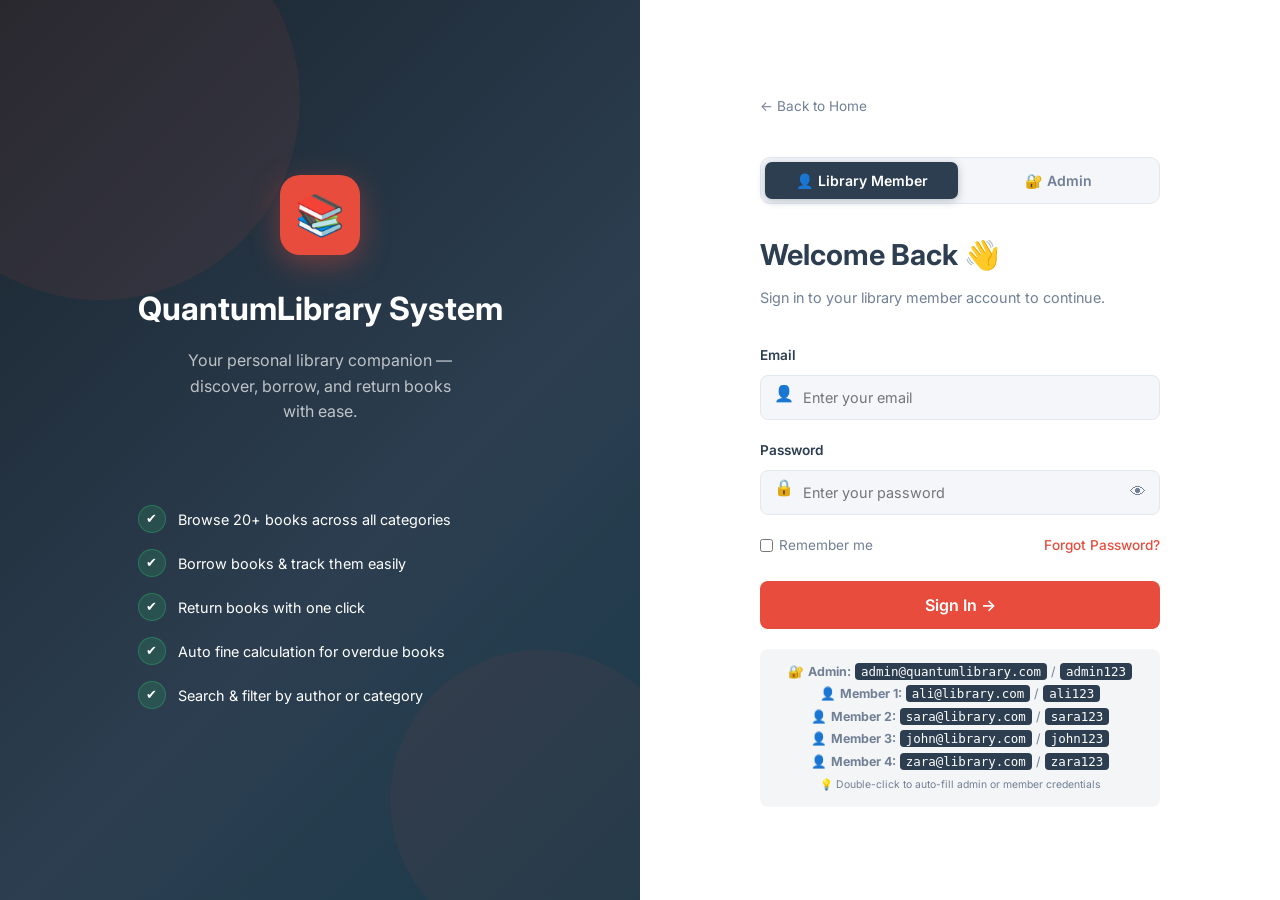
==== commit 7961212d: "Static login: 5 hardcoded accounts, no backend needed (works on GitHub Pages)" ====
--- a/admin.html
+++ b/admin.html
@@ -428,20 +428,6 @@
       <h3>🗑️ Delete Book</h3><button class="modal-close" onclick="closeModal('deleteModal')">✕</button>
     </div>
     <div class="modal-body" style="text-align:center;padding:30px;">
-      <div style="font-size:2.5rem;margin-bottom:12px;">🗑️</div>
-      <p style="font-size:.95rem;color:var(--text);">Are you sure you want to delete <strong id="deleteBookName">"this book"</strong>?</p>
-      <p style="font-size:.82rem;color:var(--text-muted);margin-top:6px;">This action cannot be undone.</p>
-    </div>
-    <div class="modal-footer">
-      <button class="btn btn-ghost" onclick="closeModal('deleteModal')">Cancel</button>
-      <button class="btn btn-primary" style="background:#e74c3c;" id="confirmDeleteBtn">🗑️ Delete</button>
-    </div>
-  </div>
-</div>
-
-<div class="toast-container" id="toastContainer"></div>
-<script src="script.js"></script>
-<script src="api.js"></script>
 <script>
 /* ── AUTH GUARD ── */
 (function () {
@@ -451,11 +437,71 @@
   }
 }());
 
+/* ══════════════════════════════════════════════
+   STATIC BOOK CATALOG
+   Admin can add/edit/delete — saved to localStorage
+══════════════════════════════════════════════ */
+var DEFAULT_BOOKS = [
+  { id:1,  title:'1984',                            author:'George Orwell',           genre:'fiction',     stock:4, year:1949 },
+  { id:2,  title:'To Kill a Mockingbird',           author:'Harper Lee',              genre:'fiction',     stock:3, year:1960 },
+  { id:3,  title:'A Brief History of Time',         author:'Stephen Hawking',         genre:'science',     stock:5, year:1988 },
+  { id:4,  title:'Sapiens',                         author:'Yuval Noah Harari',       genre:'history',     stock:6, year:2011 },
+  { id:5,  title:'The Great Gatsby',                author:'F. Scott Fitzgerald',     genre:'fiction',     stock:3, year:1925 },
+  { id:6,  title:'The Alchemist',                   author:'Paulo Coelho',            genre:'fiction',     stock:5, year:1988 },
+  { id:7,  title:'Thinking, Fast and Slow',         author:'Daniel Kahneman',         genre:'science',     stock:4, year:2011 },
+  { id:8,  title:'Dune',                            author:'Frank Herbert',           genre:'fiction',     stock:5, year:1965 },
+  { id:9,  title:'Meditations',                     author:'Marcus Aurelius',         genre:'philosophy',  stock:4, year:180  },
+  { id:10, title:'The Hobbit',                      author:'J.R.R. Tolkien',          genre:'fiction',     stock:5, year:1937 },
+  { id:11, title:'Atomic Habits',                   author:'James Clear',             genre:'science',     stock:6, year:2018 },
+  { id:12, title:'Clean Code',                      author:'Robert C. Martin',        genre:'technology',  stock:3, year:2008 },
+  { id:13, title:'Effective Java',                  author:'Joshua Bloch',            genre:'programming', stock:4, year:2018 },
+  { id:14, title:'Head First Java',                 author:'Kathy Sierra',            genre:'programming', stock:5, year:2005 },
+  { id:15, title:'Python Crash Course',             author:'Eric Matthes',            genre:'programming', stock:5, year:2019 },
+  { id:16, title:'Fluent Python',                   author:'Luciano Ramalho',         genre:'programming', stock:3, year:2022 },
+  { id:17, title:'Automate the Boring Stuff',       author:'Al Sweigart',             genre:'programming', stock:4, year:2019 },
+  { id:18, title:'The C Programming Language',      author:'Kernighan & Ritchie',     genre:'programming', stock:3, year:1988 },
+  { id:19, title:'The C++ Programming Language',    author:'Bjarne Stroustrup',       genre:'programming', stock:4, year:2013 },
+  { id:20, title:'Introduction to Algorithms',      author:'Cormen et al.',           genre:'programming', stock:3, year:2009 },
+  { id:21, title:'Data Structures & Algorithms',    author:'Narasimha Karumanchi',    genre:'programming', stock:5, year:2020 },
+  { id:22, title:'Cracking the Coding Interview',   author:'Gayle Laakmann McDowell', genre:'programming', stock:6, year:2015 },
+  { id:23, title:'JavaScript: The Good Parts',      author:'Douglas Crockford',       genre:'programming', stock:4, year:2008 },
+  { id:24, title:'Clean Architecture',              author:'Robert C. Martin',        genre:'programming', stock:3, year:2017 },
+  { id:25, title:'Design Patterns',                 author:'Gang of Four',            genre:'programming', stock:3, year:1994 },
+  { id:26, title:'The Pragmatic Programmer',        author:'Hunt & Thomas',           genre:'programming', stock:5, year:2019 },
+  { id:27, title:'R for Data Science',              author:'Hadley Wickham',          genre:'programming', stock:4, year:2017 },
+  { id:28, title:'Homo Deus',                       author:'Yuval Noah Harari',       genre:'history',     stock:4, year:2015 },
+  { id:29, title:'The Republic',                    author:'Plato',                   genre:'philosophy',  stock:3, year:-380 },
+  { id:30, title:'A Short History of Nearly Everything', author:'Bill Bryson',        genre:'science',     stock:5, year:2003 },
+  { id:31, title:'The Psychology of Money',         author:'Morgan Housel',           genre:'science',     stock:6, year:2020 },
+  { id:32, title:'Guns, Germs, and Steel',          author:'Jared Diamond',           genre:'history',     stock:4, year:1997 },
+];
+
+/* ── Load/save admin books from localStorage ── */
+function loadAdminBooks() {
+  try { return JSON.parse(localStorage.getItem('admin_books') || 'null') || DEFAULT_BOOKS.slice(); }
+  catch(e) { return DEFAULT_BOOKS.slice(); }
+}
+function saveAdminBooks() {
+  localStorage.setItem('admin_books', JSON.stringify(_allBooks));
+}
+
+/* ── Load all borrow records from localStorage ── */
+function loadAllBorrows() {
+  var records = [];
+  try {
+    var raw = JSON.parse(localStorage.getItem('dash_borrowed') || '[]');
+    var curEmail = sessionStorage.getItem('libEmail') || 'member';
+    raw.forEach(function(r) { r._userEmail = curEmail; records.push(r); });
+  } catch(e) {}
+  return records;
+}
+
 /* ── STATE ── */
 var editingBookId = null;
 var deleteBookId  = null;
 var borrowsFilter = 'all';
-var adminSearchQ  = '';
+var _allBorrows   = [];
+var _allBooks     = loadAdminBooks();
 
 /* ── INIT ── */
 document.addEventListener('DOMContentLoaded', function () {
@@ -463,27 +509,20 @@
 });
 
 /* ══════════════════════════════════════════════
-   STATE
+   REFRESH ALL — uses localStorage only
 ══════════════════════════════════════════════ */
-var editingBookId  = null;
-var deleteBookId   = null;
-var borrowsFilter  = 'all';
-var _allBorrows    = [];   // cached from API
-var _allBooks      = [];   // cached from API
-
-/* ══════════════════════════════════════════════
-   REFRESH ALL — calls real backend
-══════════════════════════════════════════════ */
-async function refreshAll() {
-  try {
-    await Promise.all([
-      loadStats(),
-      loadBooks(),
-      loadBorrows(),
-    ]);
-  } catch (err) {
-    showToast('Backend error: ' + err.message, 'error');
-  }
+function refreshAll() {
+  _allBooks   = loadAdminBooks();
+  _allBorrows = loadAllBorrows();
+  loadStats();
+  renderAdminBooks();
+  renderBorrowsTable();
+  renderOverdue();
+  var active  = _allBorrows.filter(function(b) { return !b.returned; });
+  var overdue = active.filter(function(b) { return new Date(b.dueDate) < new Date(); });
+  document.getElementById('adminBorrowsBadge').textContent = active.length  || '';
+  document.getElementById('adminOverdueBadge').textContent = overdue.length || '';
+  renderRecentPanels(active, overdue);
 }
 
 /* ── SECTION NAV ── */
@@ -510,75 +549,74 @@
 }
 
 /* ══════════════════════════════════════════════
-   LOAD STATS  →  GET /api/admin/stats
+   LOAD STATS — computed from localStorage data
 ══════════════════════════════════════════════ */
-async function loadStats() {
-  const stats = await API.admin.stats();
-
-  animCount('ovTotalBooks', stats.totalBooks      || 0);
-  animCount('ovAvailable',  stats.availableBooks  || 0);
-  animCount('ovBorrowed',   stats.activeBorrows   || 0);
-  animCount('ovOverdue',    stats.overdueCount    || 0);
-
-  const fEl = document.getElementById('ovFines');
+function loadStats() {
+  var totalBooks    = _allBooks.length;
+  var totalStock    = _allBooks.reduce(function(s,b) { return s + (b.stock||0); }, 0);
+  var activeBorrows = _allBorrows.filter(function(b) { return !b.returned; }).length;
+  var available     = Math.max(0, totalStock - activeBorrows);
+  var overdueCount  = _allBorrows.filter(function(b) { return !b.returned && new Date(b.dueDate) < new Date(); }).length;
+  var finesTotal    = _allBorrows.reduce(function(s,b) { return s + calcFine(b.dueDate); }, 0);
+
+  animCount('ovTotalBooks', totalBooks);
+  animCount('ovAvailable',  available);
+  animCount('ovBorrowed',   activeBorrows);
+  animCount('ovOverdue',    overdueCount);
+
+  var fEl = document.getElementById('ovFines');
   if (fEl) {
-    fEl.textContent = '₹' + (stats.finesOutstanding || 0);
-    fEl.style.color = stats.finesOutstanding > 0 ? '#e74c3c' : '#8e44ad';
+    fEl.textContent = '₹' + finesTotal;
+    fEl.style.color = finesTotal > 0 ? '#e74c3c' : '#8e44ad';
   }
 
-  setText('subTotalBooks', (stats.totalBooks || 0) + ' titles in library');
-  setText('subAvailable',  (stats.availableBooks || 0) + ' copies in stock');
-  setText('subBorrowed',   (stats.activeBorrows || 0) + ' active loans');
-  setText('subOverdue',    stats.overdueCount > 0 ? stats.overdueCount + ' past due date' : 'all on time ✅');
-  setText('subFines',      stats.finesOutstanding > 0 ? '₹5/day · total ₹' + stats.finesOutstanding : 'no fines due ✅');
+  setText('subTotalBooks', totalBooks + ' titles in library');
+  setText('subAvailable',  available + ' copies in stock');
+  setText('subBorrowed',   activeBorrows + ' active loans');
+  setText('subOverdue',    overdueCount > 0 ? overdueCount + ' past due date' : 'all on time ✅');
+  setText('subFines',      finesTotal > 0 ? '₹5/day · total ₹' + finesTotal : 'no fines due ✅');
 
   setTimeout(function () {
-    var total = (stats.totalBooks || 1);
     setBar('pbTotalBooks', 100);
-    setBar('pbAvailable',  Math.round((stats.availableBooks || 0) / total * 100));
-    setBar('pbBorrowed',   Math.round((stats.activeBorrows  || 0) / total * 100));
-    setBar('pbOverdue',    stats.activeBorrows > 0 ? Math.round(stats.overdueCount / stats.activeBorrows * 100) : 0);
-    setBar('pbFines',      Math.min(Math.round((stats.finesOutstanding || 0) / 500 * 100), 100));
+    setBar('pbAvailable',  totalStock > 0 ? Math.round(available / totalStock * 100) : 0);
+    setBar('pbBorrowed',   totalStock > 0 ? Math.round(activeBorrows / totalStock * 100) : 0);
+    setBar('pbOverdue',    activeBorrows > 0 ? Math.round(overdueCount / activeBorrows * 100) : 0);
+    setBar('pbFines',      Math.min(Math.round(finesTotal / 500 * 100), 100));
   }, 150);
 }
 
 /* ══════════════════════════════════════════════
-   LOAD BOOKS  →  GET /api/books
+   BOOKS TABLE
 ══════════════════════════════════════════════ */
-async function loadBooks() {
-  _allBooks = await API.books.getAll();
-  document.getElementById('adminBooksBadge').textContent = _allBooks.length;
-  renderAdminBooks();
-}
-
 function renderAdminBooks() {
   var q      = ((document.getElementById('bookSearchAdmin') || {}).value || '').toLowerCase().trim();
   var genre  = ((document.getElementById('bookFilterGenre')  || {}).value || 'all');
   var stockF = ((document.getElementById('bookFilterStock')  || {}).value || 'all');
 
   var books = _allBooks.slice();
-  if (q)               books = books.filter(function (b) { return b.title.toLowerCase().includes(q) || b.author.toLowerCase().includes(q) || (b.isbn||'').includes(q); });
-  if (genre !== 'all') books = books.filter(function (b) { return b.genre === genre; });
-  if (stockF === 'available') books = books.filter(function (b) { return b.stock > 0; });
-  if (stockF === 'empty')     books = books.filter(function (b) { return b.stock === 0; });
+  if (q)               books = books.filter(function(b) { return b.title.toLowerCase().includes(q) || b.author.toLowerCase().includes(q); });
+  if (genre !== 'all') books = books.filter(function(b) { return b.genre === genre; });
+  if (stockF === 'available') books = books.filter(function(b) { return b.stock > 0; });
+  if (stockF === 'empty')     books = books.filter(function(b) { return b.stock === 0; });
 
   var lbl = document.getElementById('booksMgmtCount');
   if (lbl) lbl.textContent = '(' + books.length + ' books)';
+  document.getElementById('adminBooksBadge').textContent = _allBooks.length;
 
   var tbody = document.getElementById('booksMgmtBody');
   if (!books.length) {
     tbody.innerHTML = '<tr><td colspan="7"><div class="empty-state"><span class="ei">📭</span>No books found.</div></td></tr>';
     return;
   }
-  tbody.innerHTML = books.map(function (b) {
+  tbody.innerHTML = books.map(function(b) {
     var sClass = b.stock === 0 ? 'empty' : b.stock <= 2 ? 'low' : 'ok';
     var sLabel = b.stock === 0 ? '📛 Out of Stock' : b.stock <= 2 ? '⚠️ ' + b.stock + ' left' : '✅ ' + b.stock + ' copies';
     return '<tr>'
       + '<td style="font-size:.78rem;color:var(--text-muted);font-weight:600;">#' + String(b.id).padStart(3,'0') + '</td>'
-      + '<td><div style="display:flex;align-items:center;gap:10px;"><img src="' + (b.coverUrl||b.cover||'') + '" onerror="this.style.display=\'none\'" style="width:28px;height:38px;object-fit:cover;border-radius:3px;flex-shrink:0;" loading="lazy"/><span style="font-weight:600;font-size:.875rem;">' + b.title + '</span></div></td>'
+      + '<td><span style="font-weight:600;font-size:.875rem;">' + b.title + '</span></td>'
       + '<td style="font-size:.84rem;">' + b.author + '</td>'
       + '<td><span class="book-genre-tag" style="position:static;font-size:.72rem;">' + b.genre + '</span></td>'
-      + '<td style="font-size:.82rem;color:var(--text-muted);">' + (b.year || b.pubYear || '—') + '</td>'
+      + '<td style="font-size:.82rem;color:var(--text-muted);">' + (b.year > 0 ? b.year : Math.abs(b.year) + ' BC') + '</td>'
       + '<td><span class="stock-pill ' + sClass + '">' + sLabel + '</span></td>'
       + '<td style="white-space:nowrap;">'
       + '<button class="act-btn edit-btn" onclick="openEditBookModal(' + b.id + ')">✏️ Edit</button>&nbsp;'
@@ -588,147 +626,123 @@
 }
 
 /* ══════════════════════════════════════════════
-   LOAD BORROWS  →  GET /api/borrow/all
+   BORROWS TABLE
 ══════════════════════════════════════════════ */
-async function loadBorrows() {
-  _allBorrows = await API.borrow.all();
-
-  // sidebar badges
-  var active  = _allBorrows.filter(function (b) { return !b.returned; });
-  var overdue = active.filter(function (b) { return new Date(b.dueDate) < new Date(); });
-  document.getElementById('adminBorrowsBadge').textContent = active.length  || '';
-  document.getElementById('adminOverdueBadge').textContent = overdue.length || '';
-
+function loadBorrows() { renderBorrowsTable(); renderOverdue(); }
+
+function filterBorrowsTab(filter, btn) {
+  borrowsFilter = filter;
+  document.querySelectorAll('.f-tab').forEach(function(t) { t.classList.remove('active'); });
+  btn.classList.add('active');
   renderBorrowsTable();
-  renderOverdue();
-  renderRecentPanels(active, overdue);
-}
-
-/* ── Recent panels on overview tab ── */
+}
+
+function renderBorrowsTable() {
+  var active = _allBorrows.filter(function(b) { return !b.returned; });
+  if (borrowsFilter === 'overdue') active = active.filter(function(b) { return new Date(b.dueDate) < new Date(); });
+  if (borrowsFilter === 'safe')    active = active.filter(function(b) { return new Date(b.dueDate) >= new Date(); });
+
+  var tbody = document.getElementById('borrowsTableBody');
+  if (!active.length) {
+    tbody.innerHTML = '<tr><td colspan="8"><div class="empty-state"><span class="ei">📋</span>No borrow records yet.<br><small>Members borrow books from the dashboard.</small></div></td></tr>';
+    return;
+  }
+  tbody.innerHTML = active.map(function(b, i) {
+    var fine     = calcFine(b.dueDate);
+    var daysLeft = Math.ceil((new Date(b.dueDate) - new Date()) / 86400000);
+    var isOD     = daysLeft < 0;
+    var cls      = isOD ? 'overdue' : daysLeft <= 3 ? 'soon' : 'none';
+    var lbl      = isOD ? Math.abs(daysLeft) + 'd overdue' : daysLeft + 'd left';
+    var bookTitle = (b.title) || ('Book #' + b.bookId);
+    var userEmail = b._userEmail || 'member';
+    return '<tr>'
+      + '<td style="font-size:.78rem;color:var(--text-muted);">' + (i+1) + '</td>'
+      + '<td style="font-size:.85rem;font-weight:600;">👤 ' + userEmail + '</td>'
+      + '<td style="font-size:.85rem;">' + bookTitle + '</td>'
+      + '<td style="font-size:.8rem;color:var(--text-muted);">' + fmtDate(b.borrowDate) + '</td>'
+      + '<td style="font-size:.8rem;">' + fmtDate(b.dueDate) + '</td>'
+      + '<td><span class="fine-badge ' + cls + '">' + lbl + '</span></td>'
+      + '<td style="font-weight:700;' + (fine > 0 ? 'color:#e74c3c;' : 'color:#27ae60;') + '">₹' + fine + '</td>'
+      + '<td><span style="font-size:.75rem;color:var(--text-muted);">—</span></td>'
+      + '</tr>';
+  }).join('');
+}
+
+/* ── Overview recent panels ── */
 function renderRecentPanels(active, overdue) {
   var rEl = document.getElementById('ovRecentBorrows');
   if (rEl) {
     if (!active.length) {
-      rEl.innerHTML = '<div class="empty-state"><span class="ei">📋</span>No active borrows.</div>';
+      rEl.innerHTML = '<div class="empty-state"><span class="ei">📋</span>No active borrows yet.</div>';
     } else {
-      rEl.innerHTML = active.slice(0, 5).map(function (b) {
+      rEl.innerHTML = active.slice(0, 5).map(function(b) {
         var fine = calcFine(b.dueDate);
         return '<div class="activity-item">'
           + '<div class="act-icon borrow">📚</div>'
           + '<div style="flex:1;">'
-          + '<span style="font-size:.85rem;font-weight:600;">' + b.book.title + '</span>'
+          + '<span style="font-size:.85rem;font-weight:600;">' + (b.title || 'Book #' + b.bookId) + '</span>'
           + '<span style="display:block;font-size:.75rem;color:var(--text-muted);">'
-          + b.user.name + ' · Due: ' + fmtDate(b.dueDate)
+          + (b._userEmail || 'member') + ' · Due: ' + fmtDate(b.dueDate)
           + (fine > 0 ? ' · <span style="color:#e74c3c;font-weight:700;">₹' + fine + ' fine</span>' : '')
           + '</span></div></div>';
       }).join('');
     }
   }
-
   var oEl = document.getElementById('ovOverdueSummary');
   if (oEl) {
     if (!overdue.length) {
       oEl.innerHTML = '<div class="empty-state"><span class="ei">✅</span>No overdue books!</div>';
     } else {
-      oEl.innerHTML = overdue.slice(0, 5).map(function (b) {
+      oEl.innerHTML = overdue.slice(0, 5).map(function(b) {
         var fine = calcFine(b.dueDate);
         return '<div class="activity-item">'
           + '<div class="act-icon" style="background:rgba(231,76,60,.12);color:#e74c3c;">⚠️</div>'
           + '<div style="flex:1;">'
-          + '<span style="font-size:.85rem;font-weight:600;color:#e74c3c;">' + b.book.title + '</span>'
+          + '<span style="font-size:.85rem;font-weight:600;color:#e74c3c;">' + (b.title || 'Book #' + b.bookId) + '</span>'
           + '<span style="display:block;font-size:.75rem;color:var(--text-muted);">'
-          + b.user.name + ' · Fine: <strong style="color:#e74c3c;">₹' + fine + '</strong>'
+          + (b._userEmail || 'member') + ' · Fine: <strong style="color:#e74c3c;">₹' + fine + '</strong>'
           + '</span></div></div>';
       }).join('');
     }
   }
 }
 
-/* ── Borrows table ── */
-function filterBorrowsTab(filter, btn) {
-  borrowsFilter = filter;
-  document.querySelectorAll('.f-tab').forEach(function (t) { t.classList.remove('active'); });
-  btn.classList.add('active');
-  renderBorrowsTable();
-}
-
-function renderBorrowsTable() {
-  var active = _allBorrows.filter(function (b) { return !b.returned; });
-  if (borrowsFilter === 'overdue') active = active.filter(function (b) { return new Date(b.dueDate) < new Date(); });
-  if (borrowsFilter === 'safe')    active = active.filter(function (b) { return new Date(b.dueDate) >= new Date(); });
-
-  var tbody = document.getElementById('borrowsTableBody');
-  if (!active.length) {
-    tbody.innerHTML = '<tr><td colspan="8"><div class="empty-state"><span class="ei">📋</span>No borrows in this category.</div></td></tr>';
-    return;
-  }
-  tbody.innerHTML = active.map(function (b, i) {
-    var fine     = calcFine(b.dueDate);
-    var daysLeft = Math.ceil((new Date(b.dueDate) - new Date()) / 86400000);
-    var isOD     = daysLeft < 0;
-    var cls      = isOD ? 'overdue' : daysLeft <= 3 ? 'soon' : 'none';
-    var lbl      = isOD ? Math.abs(daysLeft) + 'd overdue' : daysLeft + 'd left';
-    return '<tr>'
-      + '<td style="font-size:.78rem;color:var(--text-muted);">' + (i+1) + '</td>'
-      + '<td style="font-size:.85rem;font-weight:600;">👤 ' + b.user.name + '<br><span style="font-size:.72rem;color:var(--text-muted);font-weight:400;">' + b.user.email + '</span></td>'
-      + '<td style="font-size:.85rem;">' + b.book.title + '</td>'
-      + '<td style="font-size:.8rem;color:var(--text-muted);">' + fmtDate(b.borrowDate) + '</td>'
-      + '<td style="font-size:.8rem;">' + fmtDate(b.dueDate) + '</td>'
-      + '<td><span class="fine-badge ' + cls + '">' + lbl + '</span></td>'
-      + '<td style="font-weight:700;' + (fine > 0 ? 'color:#e74c3c;' : 'color:#27ae60;') + '">₹' + fine + '</td>'
-      + '<td><button class="act-btn edit-btn" onclick="adminReturnBook(' + b.id + ')">↩️ Return</button></td>'
-      + '</tr>';
-  }).join('');
-}
-
 /* ── Overdue section ── */
 function renderOverdue() {
-  var overdue = _allBorrows.filter(function (b) { return !b.returned && new Date(b.dueDate) < new Date(); });
+  var overdue = _allBorrows.filter(function(b) { return !b.returned && new Date(b.dueDate) < new Date(); });
   var el = document.getElementById('overdueList');
   if (!overdue.length) {
     el.innerHTML = '<div class="empty-state"><span class="ei">✅</span><strong>No overdue books!</strong><p style="margin-top:8px;">All borrowed books are within their due date.</p></div>';
     return;
   }
-  el.innerHTML = overdue.map(function (b) {
+  el.innerHTML = overdue.map(function(b) {
     var fine = calcFine(b.dueDate);
     var days = Math.ceil((new Date() - new Date(b.dueDate)) / 86400000);
     return '<div class="overdue-card">'
       + '<div class="oc-icon">📕</div>'
       + '<div class="oc-info">'
-      + '<div class="oc-title">' + b.book.title + '</div>'
-      + '<div class="oc-meta">Member: <strong>' + b.user.name + '</strong> &nbsp;·&nbsp; Due: <strong style="color:#e74c3c;">' + fmtDate(b.dueDate) + '</strong> &nbsp;·&nbsp; <strong>' + days + ' day' + (days!==1?'s':'') + ' overdue</strong></div>'
+      + '<div class="oc-title">' + (b.title || 'Book #' + b.bookId) + '</div>'
+      + '<div class="oc-meta">Member: <strong>' + (b._userEmail || 'member') + '</strong> &nbsp;·&nbsp; Due: <strong style="color:#e74c3c;">' + fmtDate(b.dueDate) + '</strong> &nbsp;·&nbsp; <strong>' + days + ' day' + (days !== 1 ? 's' : '') + ' overdue</strong></div>'
       + '</div>'
       + '<div class="oc-fine">₹' + fine + '</div>'
       + '</div>';
   }).join('');
 }
 
-/* ── Admin return a book ── */
-async function adminReturnBook(borrowId) {
-  if (!confirm('Mark this book as returned?')) return;
-  try {
-    await API.borrow.return(borrowId);
-    showToast('Book marked as returned ✅', 'success');
-    await refreshAll();
-  } catch (err) {
-    showToast('Return failed: ' + err.message, 'error');
-  }
-}
-
 /* ══════════════════════════════════════════════
-   ADD / EDIT BOOK MODAL
+   ADD / EDIT / DELETE BOOK — saved to localStorage
 ══════════════════════════════════════════════ */
 function openAddBookModal() {
   editingBookId = null;
   document.getElementById('bookModalTitle').textContent   = '➕ Add New Book';
   document.getElementById('bookModalSaveBtn').textContent = '💾 Save Book';
-  ['fTitle','fAuthor','fYear','fIsbn','fStock','fCover','fDesc'].forEach(function (id) { document.getElementById(id).value = ''; });
+  ['fTitle','fAuthor','fYear','fIsbn','fStock','fCover','fDesc'].forEach(function(id) { document.getElementById(id).value = ''; });
   document.getElementById('fGenre').value = 'fiction';
   openModal('bookModal');
 }
 
 function openEditBookModal(id) {
-  var book = _allBooks.find(function (b) { return b.id === id; });
+  var book = _allBooks.find(function(b) { return b.id === id; });
   if (!book) return;
   editingBookId = id;
   document.getElementById('bookModalTitle').textContent   = '✏️ Edit Book';
@@ -736,15 +750,15 @@
   document.getElementById('fTitle').value  = book.title;
   document.getElementById('fAuthor').value = book.author;
   document.getElementById('fGenre').value  = book.genre;
-  document.getElementById('fYear').value   = book.year || book.pubYear || '';
+  document.getElementById('fYear').value   = book.year || '';
   document.getElementById('fIsbn').value   = book.isbn  || '';
   document.getElementById('fStock').value  = book.stock;
   document.getElementById('fCover').value  = book.coverUrl || book.cover || '';
-  document.getElementById('fDesc').value   = book.description || book.desc || '';
+  document.getElementById('fDesc').value   = book.description || '';
   openModal('bookModal');
 }
 
-async function saveBook() {
+function saveBook() {
   var title  = document.getElementById('fTitle').value.trim();
   var author = document.getElementById('fAuthor').value.trim();
   var genre  = document.getElementById('fGenre').value;
@@ -756,44 +770,42 @@
 
   if (!title || !author || stock < 0) { showToast('Please fill Title, Author, and Stock fields.', 'error'); return; }
 
-  var payload = { title, author, genre, year, isbn, stock, coverUrl: cover, description: desc };
-
-  try {
-    if (editingBookId) {
-      await API.books.update(editingBookId, payload);
-      showToast('"' + title + '" updated successfully! ✅', 'success');
-    } else {
-      await API.books.add(payload, false);
-      showToast('"' + title + '" added successfully! 📚', 'success');
+  if (editingBookId) {
+    var idx = _allBooks.findIndex(function(b) { return b.id === editingBookId; });
+    if (idx !== -1) {
+      _allBooks[idx] = Object.assign(_allBooks[idx], { title:title, author:author, genre:genre, year:year, isbn:isbn, stock:stock, coverUrl:cover, description:desc });
     }
-    closeModal('bookModal');
-    await loadBooks();
-  } catch (err) {
-    showToast('Save failed: ' + err.message, 'error');
+    showToast('"' + title + '" updated ✅', 'success');
+  } else {
+    var newId = Math.max.apply(null, _allBooks.map(function(b) { return b.id; })) + 1;
+    _allBooks.push({ id:newId, title:title, author:author, genre:genre, year:year, isbn:isbn, stock:stock, coverUrl:cover, description:desc });
+    showToast('"' + title + '" added 📚', 'success');
   }
+  saveAdminBooks();
+  closeModal('bookModal');
+  renderAdminBooks();
+  loadStats();
 }
 
 /* ── DELETE ── */
 function openDeleteModal(id) {
   deleteBookId = id;
-  var book = _allBooks.find(function (b) { return b.id === id; });
+  var book = _allBooks.find(function(b) { return b.id === id; });
   document.getElementById('deleteBookName').textContent = book ? '"' + book.title + '"' : 'this book';
   document.getElementById('confirmDeleteBtn').onclick = confirmDelete;
   openModal('deleteModal');
 }
 
-async function confirmDelete() {
+function confirmDelete() {
   if (!deleteBookId) return;
-  var book = _allBooks.find(function (b) { return b.id === deleteBookId; });
-  try {
-    await API.books.delete(deleteBookId);
-    showToast('"' + (book ? book.title : 'Book') + '" deleted.', 'info');
-    closeModal('deleteModal');
-    deleteBookId = null;
-    await loadBooks();
-  } catch (err) {
-    showToast('Delete failed: ' + err.message, 'error');
-  }
+  var book = _allBooks.find(function(b) { return b.id === deleteBookId; });
+  _allBooks = _allBooks.filter(function(b) { return b.id !== deleteBookId; });
+  saveAdminBooks();
+  showToast('"' + (book ? book.title : 'Book') + '" deleted.', 'info');
+  closeModal('deleteModal');
+  deleteBookId = null;
+  renderAdminBooks();
+  loadStats();
 }
 
 /* ── ADMIN SEARCH ── */
@@ -840,12 +852,6 @@
 }
 
 
-
-
-
-
-
-
 </script>
 </body>
 </html>
